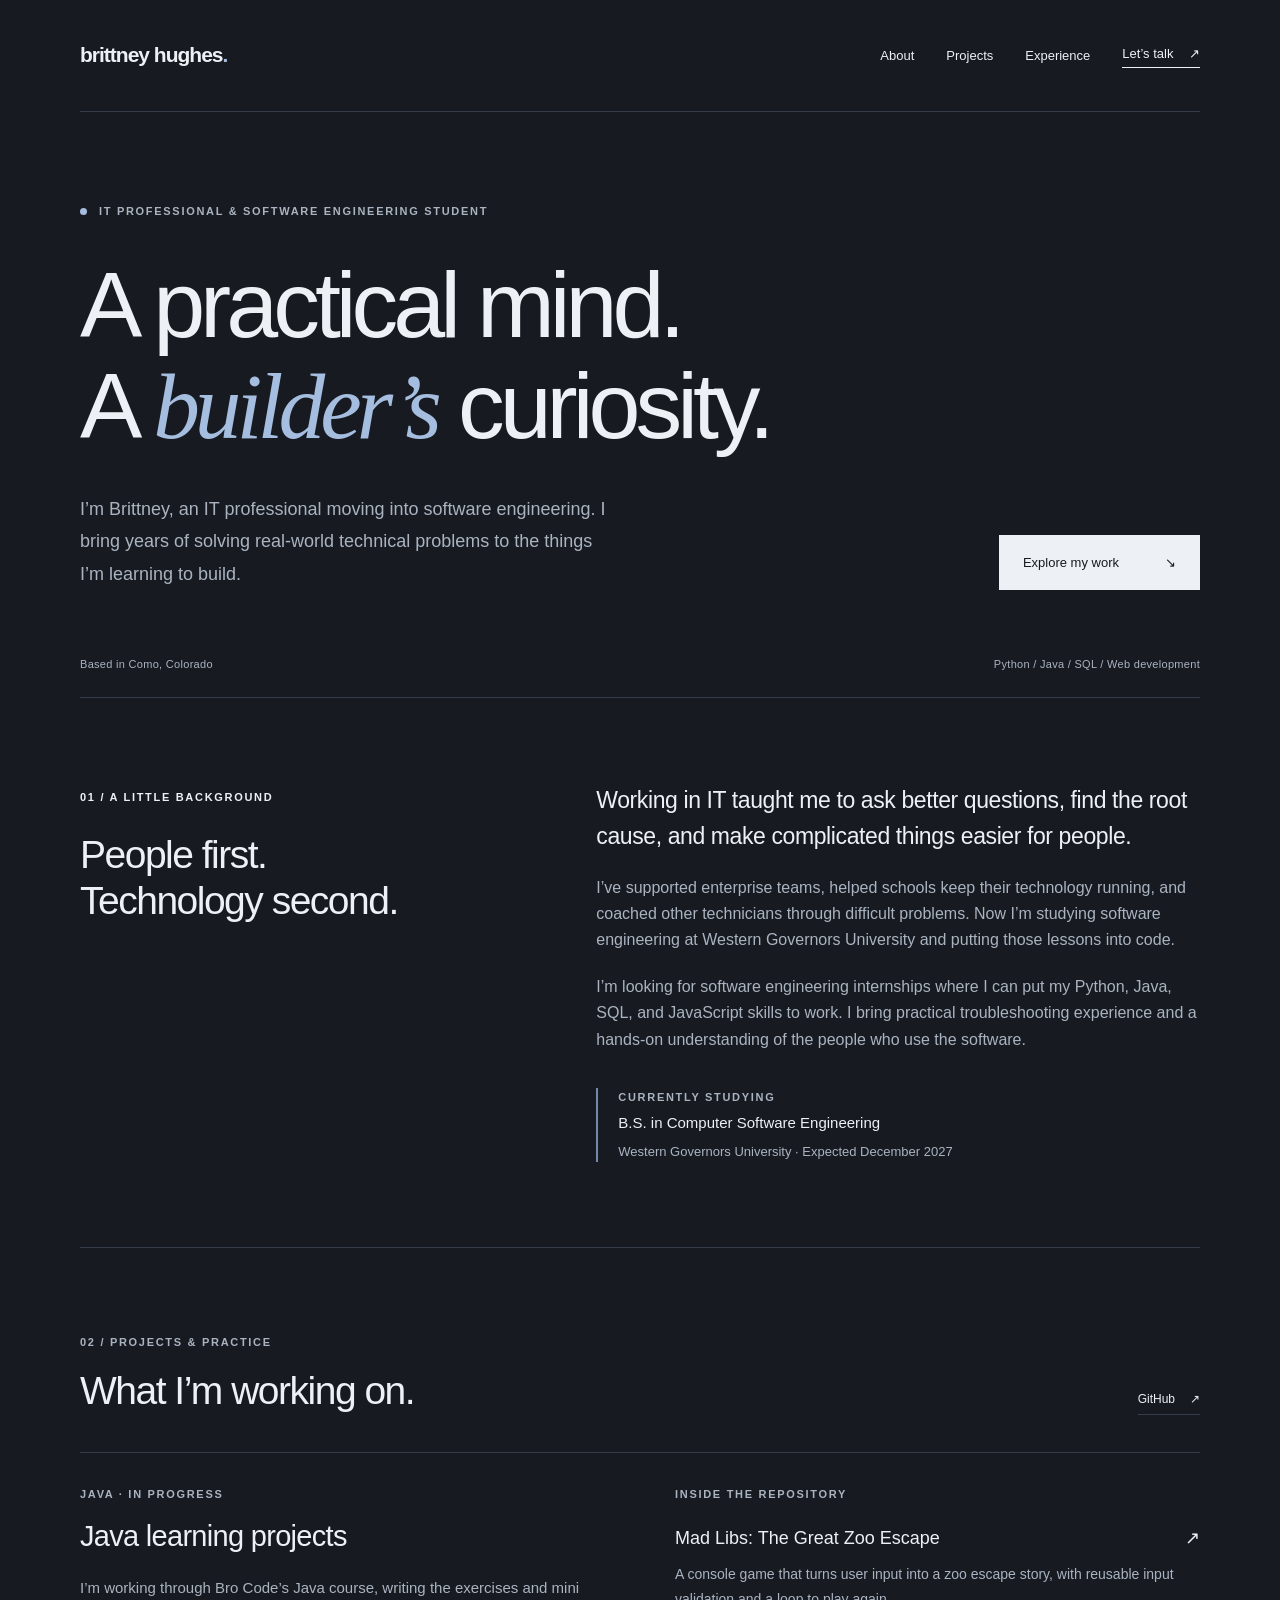
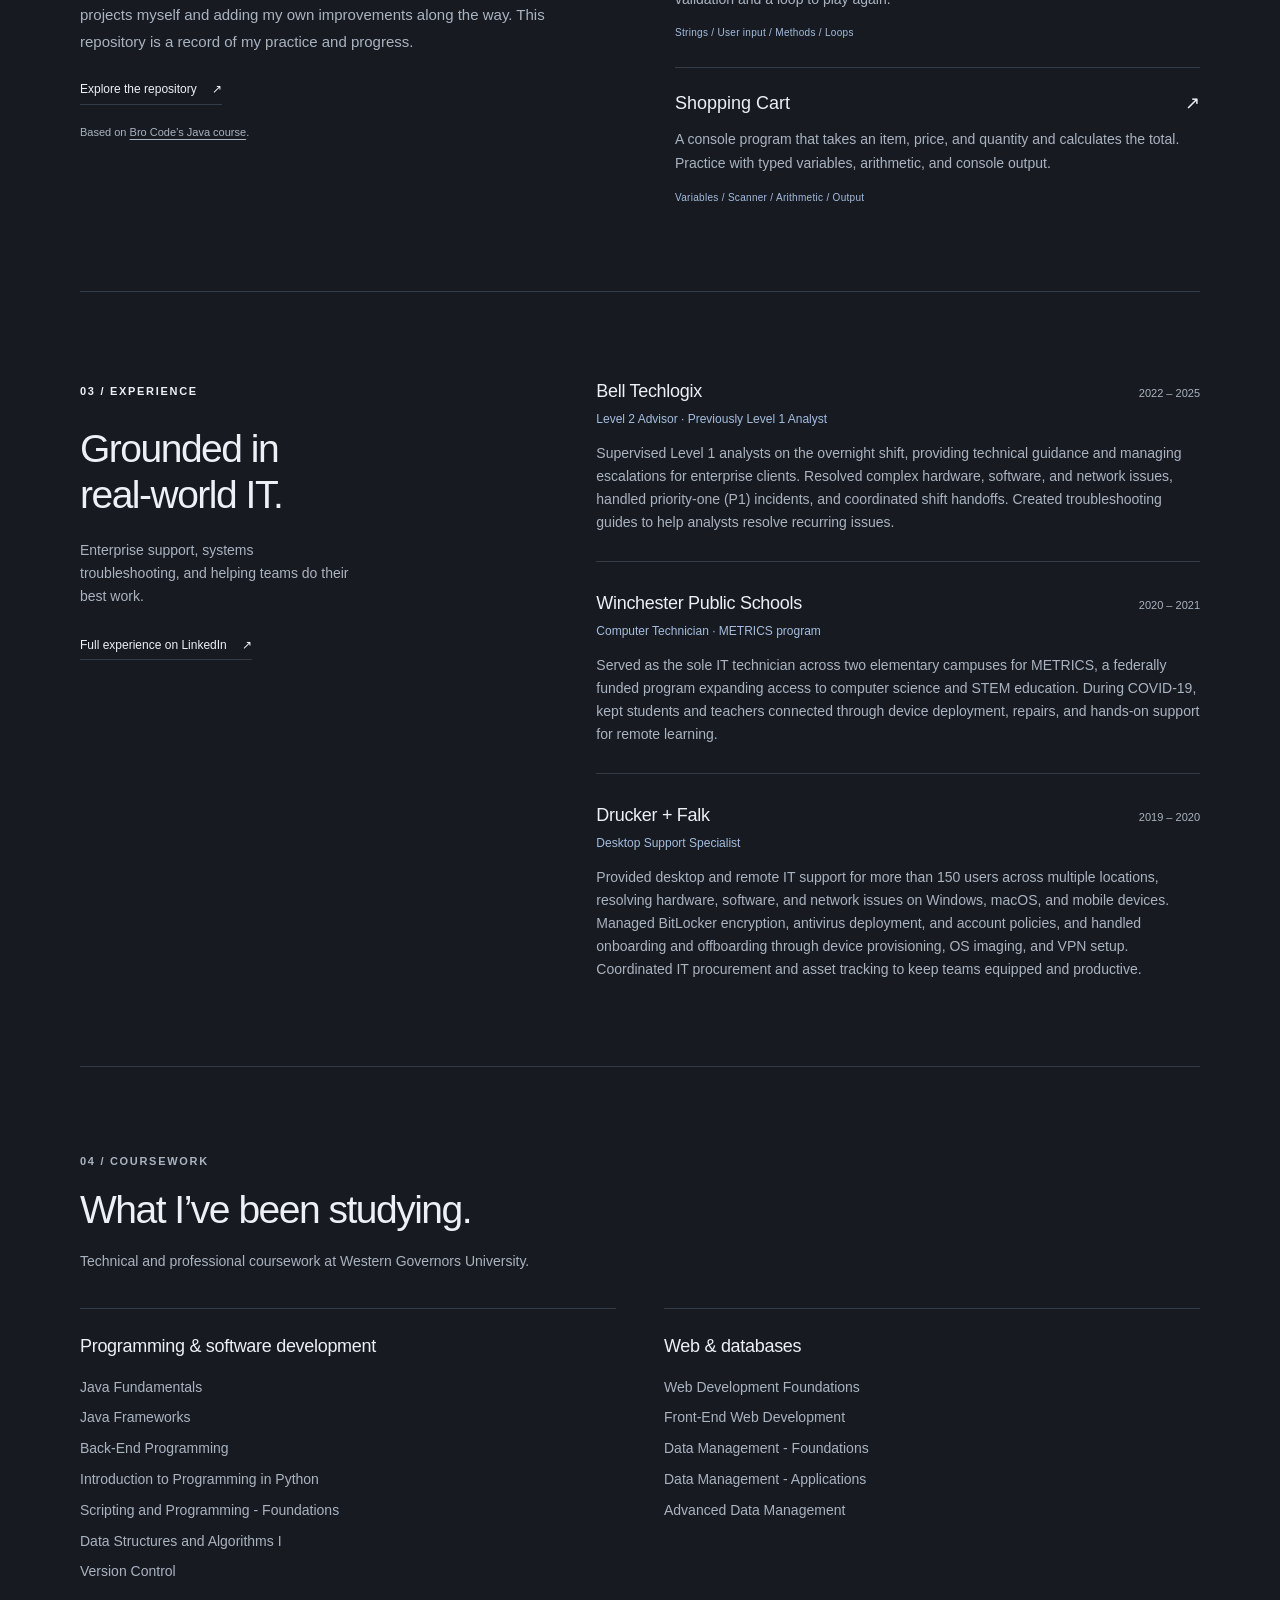
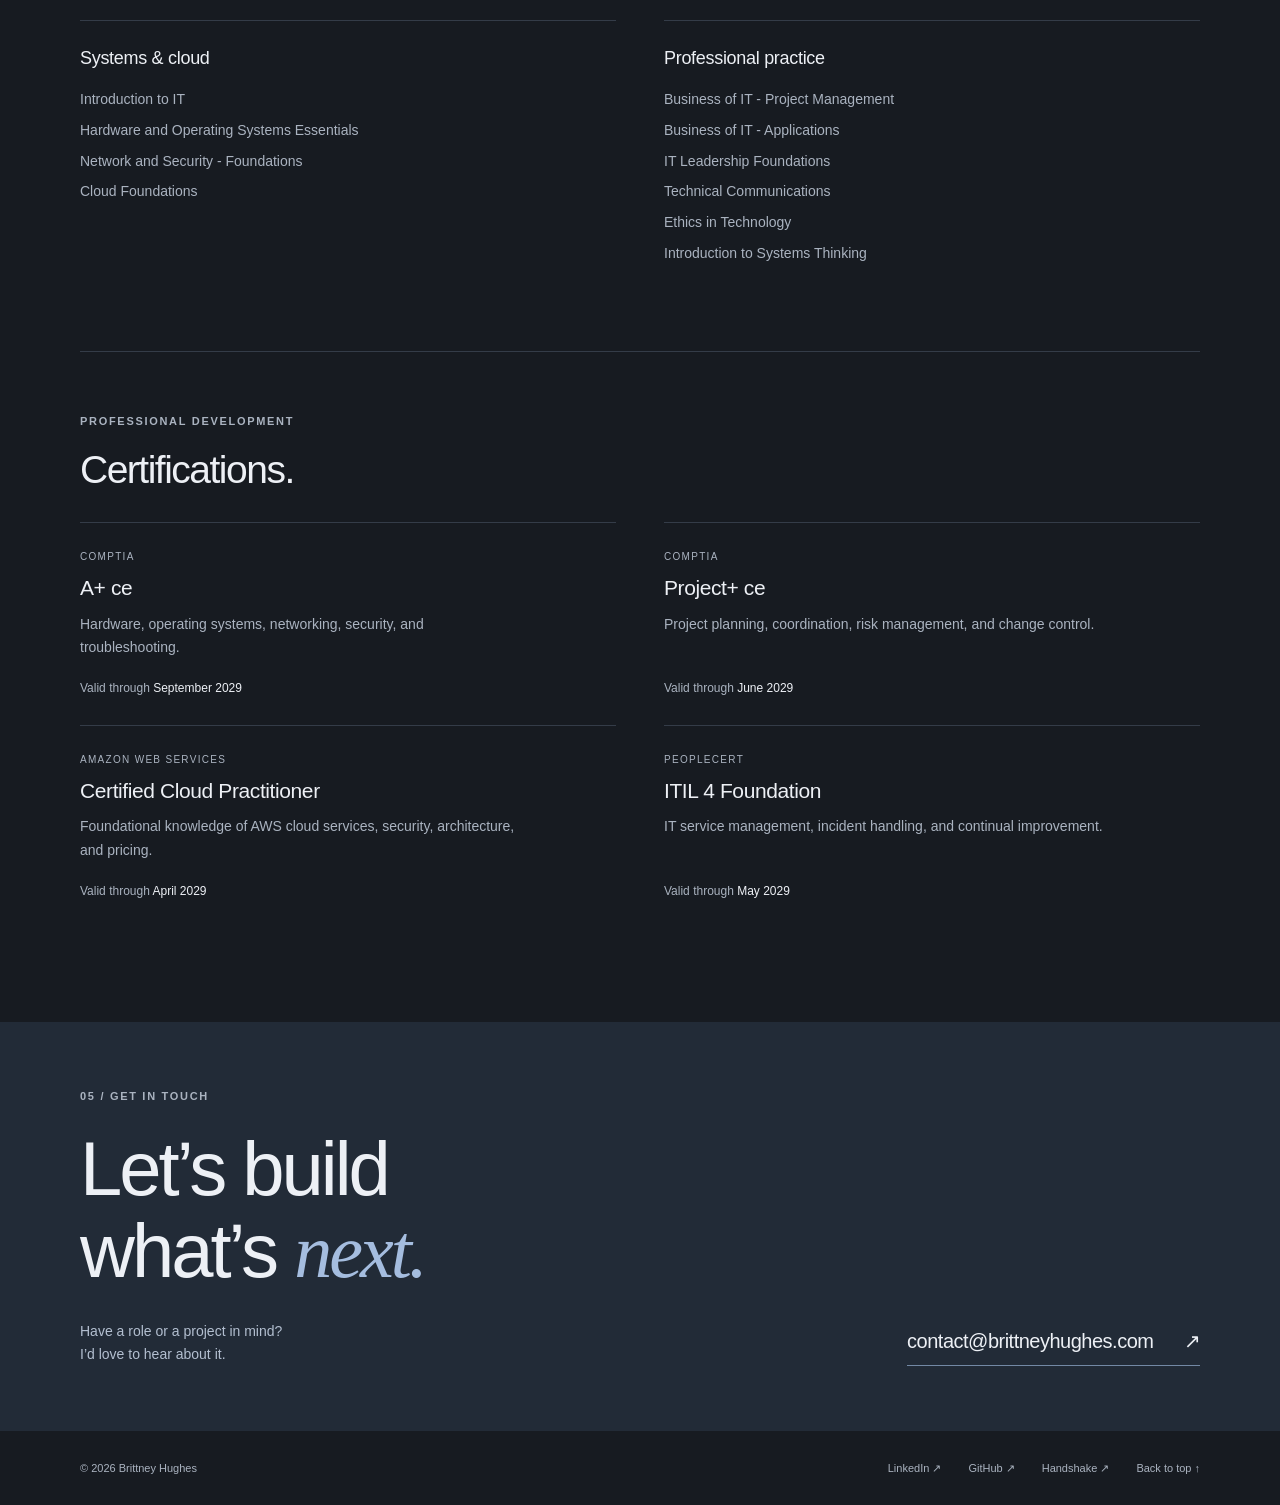
==== index.html @ fede39f7 "Add personal portfolio website" ====
<!doctype html>
<html lang="en">
<head>
  <meta charset="utf-8">
  <meta name="viewport" content="width=device-width, initial-scale=1">
  <title>Brittney Hughes · IT & Software Engineering</title>
  <meta name="description" content="Brittney Hughes is an IT professional and software engineering student in Como, Colorado, bringing enterprise troubleshooting experience to software development.">
  <meta name="theme-color" content="#171b21">
  <link rel="canonical" href="https://brittneyhughes.com/">
  <meta property="og:title" content="Brittney Hughes · IT & Software Engineering">
  <meta property="og:description" content="Enterprise IT experience. A growing software portfolio. Get to know Brittney Hughes.">
  <meta property="og:type" content="website">
  <meta property="og:url" content="https://brittneyhughes.com/">
  <link rel="icon" type="image/svg+xml" href="assets/favicon.svg">
  <link rel="stylesheet" href="styles.css">
</head>
<body>
  <a class="skip-link" href="#main">Skip to content</a>
  <header class="site-header wrap">
    <a class="wordmark" href="#" aria-label="Brittney Hughes, home">brittney hughes<span>.</span></a>
    <nav aria-label="Main navigation"><a href="#about">About</a><a href="#work">Projects</a><a href="#experience">Experience</a><a class="nav-contact" href="#contact">Let’s talk <span aria-hidden="true">↗</span></a></nav>
  </header>
  <main id="main">
    <section class="hero wrap" aria-labelledby="hero-heading">
      <div class="eyebrow"><span class="status-dot" aria-hidden="true"></span> IT professional & software engineering student</div>
      <h1 id="hero-heading">A practical mind.<br>A <span class="serif">builder’s</span> curiosity.</h1>
      <div class="hero-bottom"><p>I’m Brittney, an IT professional moving into software engineering. I bring years of solving real-world technical problems to the things I’m learning to build.</p><a class="button" href="#work">Explore my work <span aria-hidden="true">↘</span></a></div>
      <div class="hero-meta"><span>Based in Como, Colorado</span><span>Python / Java / SQL / Web development</span></div>
    </section>
    <section class="section wrap about" id="about" aria-labelledby="about-heading">
      <div class="section-label"><span>01 / A little background</span><h2 id="about-heading">People first.<br>Technology second.</h2></div>
      <div class="about-copy"><p class="lead">Working in IT taught me to ask better questions, find the root cause, and make complicated things easier for people.</p><p>I’ve supported enterprise teams, helped schools keep their technology running, and coached other technicians through difficult problems. Now I’m studying software engineering at Western Governors University and putting those lessons into code.</p><p>I’m looking for software engineering internships where I can put my Python, Java, SQL, and JavaScript skills to work. I bring practical troubleshooting experience and a hands-on understanding of the people who use the software.</p><div class="education"><span class="small-label">Currently studying</span><strong>B.S. in Computer Software Engineering</strong><span>Western Governors University · Expected December 2027</span></div></div>
    </section>
    <section class="section wrap" id="work" aria-labelledby="work-heading">
      <div class="section-heading"><div><span class="small-label">02 / Projects & practice</span><h2 id="work-heading">What I’m working on.</h2></div><a class="text-link" href="https://github.com/brittneyhughes">GitHub <span aria-hidden="true">↗</span></a></div>
      <article class="learning-project">
        <div class="learning-overview"><span class="small-label">Java · In progress</span><h3>Java learning projects</h3><p>I’m working through Bro Code’s Java course, writing the exercises and mini projects myself and adding my own improvements along the way. This repository is a record of my practice and progress.</p><a class="text-link" href="https://github.com/brittneyhughes/brocode-java-course">Explore the repository <span aria-hidden="true">↗</span></a><p class="course-credit">Based on <a href="https://www.youtube.com/watch?v=xTtL8E4LzTQ">Bro Code’s Java course</a>.</p></div>
        <div class="learning-examples"><span class="small-label">Inside the repository</span>
          <article class="mini-project"><h4><a href="https://github.com/brittneyhughes/brocode-java-course/tree/main/projects/madlibs">Mad Libs: The Great Zoo Escape <span aria-hidden="true">↗</span></a></h4><p>A console game that turns user input into a zoo escape story, with reusable input validation and a loop to play again.</p><span class="practice-topics">Strings / User input / Methods / Loops</span></article>
          <article class="mini-project"><h4><a href="https://github.com/brittneyhughes/brocode-java-course/tree/main/projects/shopping-cart">Shopping Cart <span aria-hidden="true">↗</span></a></h4><p>A console program that takes an item, price, and quantity and calculates the total. Practice with typed variables, arithmetic, and console output.</p><span class="practice-topics">Variables / Scanner / Arithmetic / Output</span></article>
        </div>
      </article>
    </section>
    <section class="section wrap experience" id="experience" aria-labelledby="experience-heading"><div class="section-label"><span>03 / Experience</span><h2 id="experience-heading">Grounded in<br>real-world IT.</h2><p>Enterprise support, systems troubleshooting, and helping teams do their best work.</p><a class="text-link" href="https://www.linkedin.com/in/brithugh/">Full experience on LinkedIn <span aria-hidden="true">↗</span></a></div><div class="timeline"><article><div class="job-heading"><h3>Bell Techlogix</h3><span>2022 – 2025</span></div><p class="job-role">Level 2 Advisor · Previously Level 1 Analyst</p><p>Supervised Level 1 analysts on the overnight shift, providing technical guidance and managing escalations for enterprise clients. Resolved complex hardware, software, and network issues, handled priority-one (P1) incidents, and coordinated shift handoffs. Created troubleshooting guides to help analysts resolve recurring issues.</p></article><article><div class="job-heading"><h3>Winchester Public Schools</h3><span>2020 – 2021</span></div><p class="job-role">Computer Technician · METRICS program</p><p>Served as the sole IT technician across two elementary campuses for METRICS, a federally funded program expanding access to computer science and STEM education. During COVID-19, kept students and teachers connected through device deployment, repairs, and hands-on support for remote learning.</p></article><article><div class="job-heading"><h3>Drucker + Falk</h3><span>2019 – 2020</span></div><p class="job-role">Desktop Support Specialist</p><p>Provided desktop and remote IT support for more than 150 users across multiple locations, resolving hardware, software, and network issues on Windows, macOS, and mobile devices. Managed BitLocker encryption, antivirus deployment, and account policies, and handled onboarding and offboarding through device provisioning, OS imaging, and VPN setup. Coordinated IT procurement and asset tracking to keep teams equipped and productive.</p></article></div></section>
    <section class="section wrap coursework-section" id="coursework" aria-labelledby="coursework-heading"><div class="section-heading"><div><span class="small-label">04 / Coursework</span><h2 id="coursework-heading">What I’ve been studying.</h2></div></div><p class="coursework-intro">Technical and professional coursework at Western Governors University.</p><div class="coursework-grid"><div class="course-group"><h3>Programming & software development</h3><ul><li>Java Fundamentals</li><li>Java Frameworks</li><li>Back-End Programming</li><li>Introduction to Programming in Python</li><li>Scripting and Programming - Foundations</li><li>Data Structures and Algorithms I</li><li>Version Control</li></ul></div><div class="course-group"><h3>Web & databases</h3><ul><li>Web Development Foundations</li><li>Front-End Web Development</li><li>Data Management - Foundations</li><li>Data Management - Applications</li><li>Advanced Data Management</li></ul></div><div class="course-group"><h3>Systems & cloud</h3><ul><li>Introduction to IT</li><li>Hardware and Operating Systems Essentials</li><li>Network and Security - Foundations</li><li>Cloud Foundations</li></ul></div><div class="course-group"><h3>Professional practice</h3><ul><li>Business of IT - Project Management</li><li>Business of IT - Applications</li><li>IT Leadership Foundations</li><li>Technical Communications</li><li>Ethics in Technology</li><li>Introduction to Systems Thinking</li></ul></div></div></section>
    <section class="credentials wrap" aria-labelledby="certifications-heading">
      <div class="section-heading"><div><span class="small-label">Professional development</span><h2 id="certifications-heading">Certifications.</h2></div></div>
      <ul class="cert-list">
        <li><div><span class="cert-issuer">CompTIA</span><h3>A+ ce</h3><p class="cert-description">Hardware, operating systems, networking, security, and troubleshooting.</p></div><p class="cert-date">Valid through <time datetime="2029-09-30">September 2029</time></p></li>
        <li><div><span class="cert-issuer">CompTIA</span><h3>Project+ ce</h3><p class="cert-description">Project planning, coordination, risk management, and change control.</p></div><p class="cert-date">Valid through <time datetime="2029-06-29">June 2029</time></p></li>
        <li><div><span class="cert-issuer">Amazon Web Services</span><h3>Certified Cloud Practitioner</h3><p class="cert-description">Foundational knowledge of AWS cloud services, security, architecture, and pricing.</p></div><p class="cert-date">Valid through <time datetime="2029-04-22">April 2029</time></p></li>
        <li><div><span class="cert-issuer">PeopleCert</span><h3>ITIL 4 Foundation</h3><p class="cert-description">IT service management, incident handling, and continual improvement.</p></div><p class="cert-date">Valid through <time datetime="2029-05-30">May 2029</time></p></li>
      </ul>
    </section>
    <section class="contact" id="contact" aria-labelledby="contact-heading"><div class="wrap contact-inner"><span class="small-label">05 / Get in touch</span><h2 id="contact-heading">Let’s build<br>what’s <span class="serif">next.</span></h2><div class="contact-bottom"><p>Have a role or a project in mind?<br>I’d love to hear about it.</p><a class="contact-email" href="mailto:contact@brittneyhughes.com">contact@brittneyhughes.com <span aria-hidden="true">↗</span></a></div></div></section>
  </main>
  <footer class="wrap"><span>© 2026 Brittney Hughes</span><div><a href="https://www.linkedin.com/in/brithugh/">LinkedIn <span aria-hidden="true">↗</span></a><a href="https://github.com/brittneyhughes">GitHub <span aria-hidden="true">↗</span></a><a href="https://app.joinhandshake.com/profiles/brittneyhughes">Handshake <span aria-hidden="true">↗</span></a><a href="#">Back to top ↑</a></div></footer>
</body>
</html>
---- styles.css ----
:root{--paper:#171b21;--ink:#edf0f5;--muted:#aab3c0;--line:#343c48;--accent:#a5bddf;color-scheme:dark;--serif:Georgia,'Times New Roman',serif}*{box-sizing:border-box}html{scroll-behavior:smooth;scroll-padding-top:30px}body{margin:0;background:var(--paper);color:var(--ink);font-family:Arial,Helvetica,sans-serif;-webkit-font-smoothing:antialiased;font-size:16px;line-height:1.65}a{color:inherit;text-decoration:none}a,button{-webkit-tap-highlight-color:transparent}a:focus-visible{outline:3px solid var(--accent);outline-offset:6px}a:hover{color:var(--accent)}.wrap{width:min(1120px,calc(100% - 96px));margin-inline:auto}.site-header{min-height:112px;display:flex;align-items:center;justify-content:space-between;border-bottom:1px solid var(--line)}.wordmark{font-size:21px;letter-spacing:-1px;font-weight:700}.wordmark span{color:var(--accent)}nav{display:flex;gap:32px;align-items:center;font-size:13px}.nav-contact{border-bottom:1px solid var(--ink);padding-bottom:3px}.nav-contact span{margin-left:12px}.hero{padding-top:90px}.eyebrow,.small-label,.section-label>span{font-size:11px;letter-spacing:1.7px;text-transform:uppercase;font-weight:600}.eyebrow{display:flex;align-items:center;gap:12px;color:var(--muted)}.status-dot{width:7px;height:7px;border-radius:50%;background:var(--accent)}h1,h2,h3,p{margin:0}h1{font-size:clamp(58px,7.3vw,98px);font-weight:500;line-height:1.08;letter-spacing:-5px;margin-top:35px}.serif{font-family:var(--serif);font-weight:400;font-style:italic;color:var(--accent)}.hero-bottom{display:flex;align-items:flex-end;justify-content:space-between;margin-top:35px;gap:45px}.hero-bottom p{max-width:530px;color:var(--muted);font-size:18px;line-height:1.8}.button{background:var(--ink);color:var(--paper);padding:17px 24px;font-size:13px;display:inline-flex;align-items:center;gap:46px;white-space:nowrap;transition:background .2s}.button:hover{background:var(--accent);color:var(--paper)}.hero-meta{display:flex;justify-content:space-between;color:var(--muted);font-size:11px;letter-spacing:.3px;border-bottom:1px solid var(--line);margin-top:65px;padding-bottom:24px}.section{padding-top:85px;padding-bottom:85px;border-bottom:1px solid var(--line)}.about,.experience{display:grid;grid-template-columns:1fr 1.45fr;gap:100px}h2{font-size:39px;line-height:1.2;font-weight:500;letter-spacing:-1.5px}.section-label h2{margin-top:22px}.about-copy p{color:var(--muted);margin-bottom:20px}.about-copy .lead{font-size:23px;line-height:1.55;color:var(--ink);letter-spacing:-.4px}.education{display:flex;flex-direction:column;border-left:2px solid #7089ac;padding-left:20px;margin-top:35px;gap:5px;font-size:13px;color:var(--muted)}.education strong{color:var(--ink);font-weight:500;font-size:15px}.small-label{display:block;color:var(--muted)}.section-heading{display:flex;align-items:end;justify-content:space-between;gap:25px;margin-bottom:37px}.section-heading h2{margin-top:17px}.text-link{font-size:12px;display:inline-flex;gap:15px;align-items:center;border-bottom:1px solid var(--line);padding-bottom:4px}.projects{display:grid;grid-template-columns:1fr 1fr;gap:35px}.project-art{height:285px;position:relative;overflow:hidden;display:flex;align-items:center;justify-content:center}.artwork-music{background:#28323f}.music-window{width:84%;background:#202730;box-shadow:0 15px 35px #00000030;border:1px solid #465265;border-radius:7px;transform:rotate(-3deg)}.window-bar{display:flex;align-items:center;gap:5px;padding:12px 14px;border-bottom:1px solid #3b4655}.window-bar i{width:5px;height:5px;border-radius:50%;background:#7b8a9f}.window-bar>span{margin-left:auto;font-size:9px;color:#aab8cc}.album-row{display:flex;gap:11px;padding:21px 20px 12px}.album{aspect-ratio:1;flex:1;display:flex;align-items:end;padding:10px;line-height:1.05;font-family:var(--serif);font-size:23px;letter-spacing:-1px}.album-one{background:#45543c;color:#edf0db}.album-two{background:#d6b997;color:#493e31;font-style:italic}.album-three{background:#6d7890;color:#faf8e9;font-family:Arial,sans-serif;font-size:16px;letter-spacing:-.5px}.music-caption{font-size:9px;color:#aab8cc;padding:0 20px 18px}.art-note{position:absolute;bottom:10px;right:13px;color:#b5c0ce;font-size:8px;letter-spacing:.4px}.artwork-terminal{background:#292e39}.terminal{width:84%;background:#292e2b;color:#f2f2e8;border-radius:7px;box-shadow:0 15px 35px #22271f20;transform:rotate(2deg);font-family:'Courier New',monospace}.terminal-title{padding:10px 15px;border-bottom:1px solid #43483e;color:#b8c0ae;display:flex;justify-content:space-between;font-size:9px}.terminal-body{padding:19px 23px;font-size:11px;line-height:1.7}.terminal-body p+p{margin-top:8px}.terminal-muted{color:#afb8a8}.terminal-green{color:#cedc9a}.terminal-result{font-size:16px;color:#e9eeca}.cursor{color:#c5d68e}.project-info{padding:23px 0 0}.project-info .small-label{font-size:9px}.project-info h3{font-weight:500;font-size:25px;letter-spacing:-.6px;margin-top:10px}.project-info h3 a{display:flex;justify-content:space-between;align-items:center}.project-info h3 span{font-size:22px}.project-info p{font-size:14px;color:var(--muted);margin-top:12px;max-width:470px}.project-info .text-link{margin-top:20px}.section-label>p{font-size:14px;max-width:270px;color:var(--muted);margin-top:20px}.section-label>.text-link{margin-top:27px}.timeline article+article{border-top:1px solid var(--line);margin-top:27px;padding-top:27px}.job-heading{display:flex;justify-content:space-between;align-items:baseline;gap:15px}.job-heading h3{font-size:18px;font-weight:500;letter-spacing:-.3px}.job-heading>span{font-size:11px;color:var(--muted);white-space:nowrap}.job-role{font-size:12px;margin-top:3px;color:var(--accent)}.timeline article>p:last-child{font-size:14px;color:var(--muted);margin-top:12px}.credentials{display:flex;align-items:center;gap:70px;padding-block:32px}.cert-validity{color:var(--muted);font-size:11px}.credentials ul{flex-wrap:wrap;row-gap:12px;padding:0;margin:0;list-style:none;display:flex;gap:35px;font-size:12px}.contact{background:#222b37;margin-top:35px}.contact-inner{padding-block:65px}.contact h2{font-size:clamp(55px,6vw,76px);letter-spacing:-3px;margin-top:22px;line-height:1.08}.contact-bottom{display:flex;justify-content:space-between;align-items:end;gap:30px;margin-top:28px}.contact-bottom p{font-size:14px;color:#b3bfd0}.contact-email{font-size:20px;letter-spacing:-.5px;border-bottom:1px solid #7389a5;padding-bottom:7px}.contact-email span{margin-left:25px}footer{display:flex;align-items:center;justify-content:space-between;padding-block:28px;font-size:11px;color:var(--muted)}footer>div{display:flex;gap:27px}.skip-link{position:fixed;top:10px;left:10px;z-index:10;background:var(--ink);color:var(--paper);padding:10px 20px;transform:translateY(-150%)}.skip-link:focus{transform:translateY(0)}@media(min-width:1500px){.hero{padding-top:110px}h1{font-size:106px}}@media(max-width:900px){.wrap{width:calc(100% - 64px)}.about,.experience{gap:45px;grid-template-columns:1fr 1.3fr}h1{letter-spacing:-3px}.hero-bottom p{max-width:440px}.project-art{height:240px}.album{font-size:18px}.album-three{font-size:13px}.credentials{gap:30px}.credentials ul{gap:20px}.contact-email{font-size:17px}.terminal-body{padding:15px;font-size:9px}.terminal-result{font-size:14px}}@media(max-width:640px){.wrap{width:calc(100% - 40px)}.site-header{min-height:85px;align-items:flex-start;padding-block:22px;gap:15px}.wordmark{font-size:18px;white-space:nowrap}nav{gap:16px;font-size:11px;padding-top:5px}nav>a:first-child,nav>a:nth-child(3){display:none}.nav-contact span{margin-left:4px}.hero{padding-top:56px}.eyebrow{font-size:9px;letter-spacing:1px}h1{font-size:clamp(48px,10.8vw,68px);letter-spacing:-2.5px;margin-top:26px}.hero-bottom{display:block;margin-top:25px}.hero-bottom p{font-size:16px}.button{margin-top:25px;padding:14px 20px}.hero-meta{margin-top:40px;gap:20px;align-items:start;font-size:9px}.hero-meta>span:last-child{text-align:right;max-width:145px}.section{padding-block:55px}.about,.experience{grid-template-columns:1fr;gap:30px}h2{font-size:32px}.section-label h2{margin-top:15px}.about-copy .lead{font-size:21px}.about-copy p{font-size:15px}.section-heading{align-items:start}.section-heading h2{font-size:29px}.section-heading>.text-link{font-size:10px;white-space:nowrap;margin-top:4px;gap:5px}.projects{grid-template-columns:1fr;gap:38px}.project-art{height:270px}.album{font-size:26px}.album-three{font-size:18px}.terminal-body{font-size:11px;padding:20px}.terminal-result{font-size:17px}.credentials{align-items:start;gap:22px;padding-block:25px}.credentials>.small-label{font-size:9px;margin-top:3px}.credentials ul{display:block;font-size:12px}.credentials li+li{margin-top:9px}.contact{margin-top:15px}.contact-inner{padding-block:45px}.contact h2{font-size:62px}.contact-bottom{display:block}.contact-email{display:inline-block;font-size:17px;margin-top:25px}.contact-email span{margin-left:8px}footer{align-items:start;gap:20px;font-size:10px}footer>div{flex-wrap:wrap;justify-content:end;gap:12px}footer>span{white-space:nowrap}}@media(prefers-reduced-motion:reduce){html{scroll-behavior:auto}*{transition:none!important}}@media print{:root{--paper:#fff;--ink:#252a24;--muted:#64695f;--line:#daddd2;--accent:#465b7a;color-scheme:light}body{background:white}.site-header,footer,.project-art,.button{display:none}.wrap{width:100%}.hero,.section{padding-block:24px}.contact{background:none;margin:0}.contact-inner{padding-block:24px}h1{font-size:50px}.projects,.about,.experience{gap:25px}.contact h2{font-size:35px}a{color:inherit}.project,.timeline article{break-inside:avoid}}

/* Certifications follow the same quiet typography as the rest of the page. */
.credentials{display:block;padding-block:60px}.credentials .section-heading{margin-bottom:28px}.credentials ul.cert-list{display:grid;grid-template-columns:1fr 1fr;gap:0 48px;list-style:none;margin:0;padding:0}.cert-list li{display:flex;flex-direction:column;justify-content:space-between;gap:20px;padding:26px 0;border-top:1px solid var(--line);min-width:0}.cert-issuer{display:block;font-size:10px;letter-spacing:1.3px;text-transform:uppercase;color:var(--muted);margin-bottom:8px}.cert-list h3{font-size:21px;font-weight:500;letter-spacing:-.4px;line-height:1.4}.cert-subtitle{display:block;font-size:14px;font-weight:400;letter-spacing:0;color:var(--muted);margin-top:2px}.cert-date{font-size:12px;color:var(--muted)}.cert-date time{color:var(--ink)}@media(max-width:640px){.credentials{padding-block:45px}.credentials ul.cert-list{grid-template-columns:1fr}.credentials .cert-list li+li{margin-top:0}.cert-list li{gap:14px;padding-block:22px}}

.cert-description{font-size:14px;line-height:1.65;color:var(--muted);margin-top:10px;max-width:440px}

.coursework-section .section-heading{margin-bottom:16px}.coursework-intro{color:var(--muted);font-size:14px;margin-bottom:35px}.coursework-grid{display:grid;grid-template-columns:1fr 1fr;gap:36px 48px}.course-group{border-top:1px solid var(--line);padding-top:23px}.course-group h3{font-size:18px;font-weight:500;letter-spacing:-.3px;margin-bottom:14px}.course-group ul{list-style:none;padding:0;margin:0;color:var(--muted);font-size:14px;line-height:1.7}.course-group li+li{margin-top:7px}@media(max-width:640px){.coursework-grid{grid-template-columns:1fr;gap:28px}}

.learning-project{display:grid;grid-template-columns:1fr 1fr;gap:70px;border-top:1px solid var(--line);padding-top:32px}.learning-overview h3{font-size:29px;line-height:1.3;font-weight:500;letter-spacing:-.7px;margin-top:15px}.learning-overview>p{font-size:15px;line-height:1.8;color:var(--muted);margin-top:18px}.learning-overview>.text-link{margin-top:25px}.learning-overview>p.course-credit{font-size:11px;margin-top:18px}.course-credit a{text-decoration:underline;text-underline-offset:3px}.mini-project{padding-top:22px}.mini-project+.mini-project{border-top:1px solid var(--line);margin-top:25px}.mini-project h4{font-size:18px;font-weight:500;line-height:1.5;margin:0}.mini-project h4 a{display:flex;justify-content:space-between;gap:15px}.mini-project p{font-size:14px;color:var(--muted);margin-top:10px;line-height:1.75}.practice-topics{display:block;font-size:10px;color:var(--accent);margin-top:14px;letter-spacing:.3px}@media(max-width:900px){.learning-project{gap:35px}}@media(max-width:640px){.learning-project{grid-template-columns:1fr;gap:35px}.learning-overview h3{font-size:25px}}
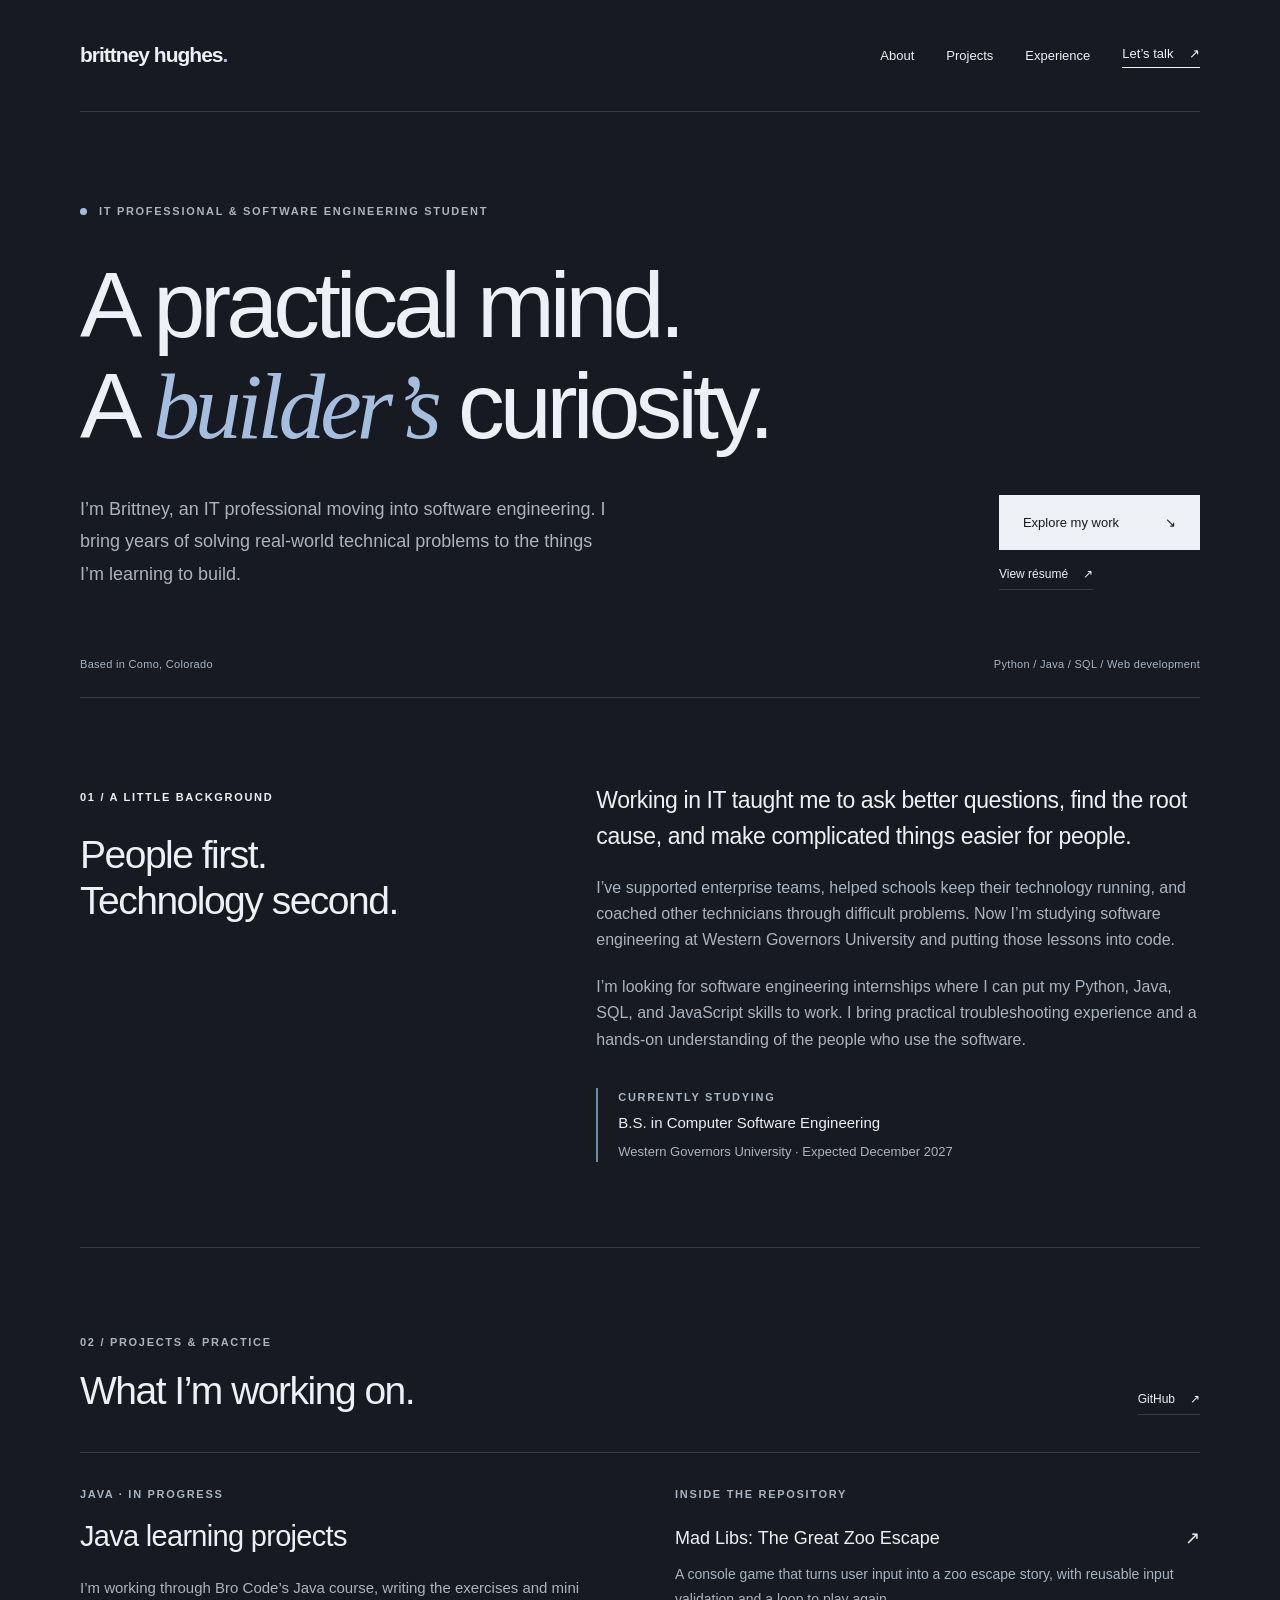
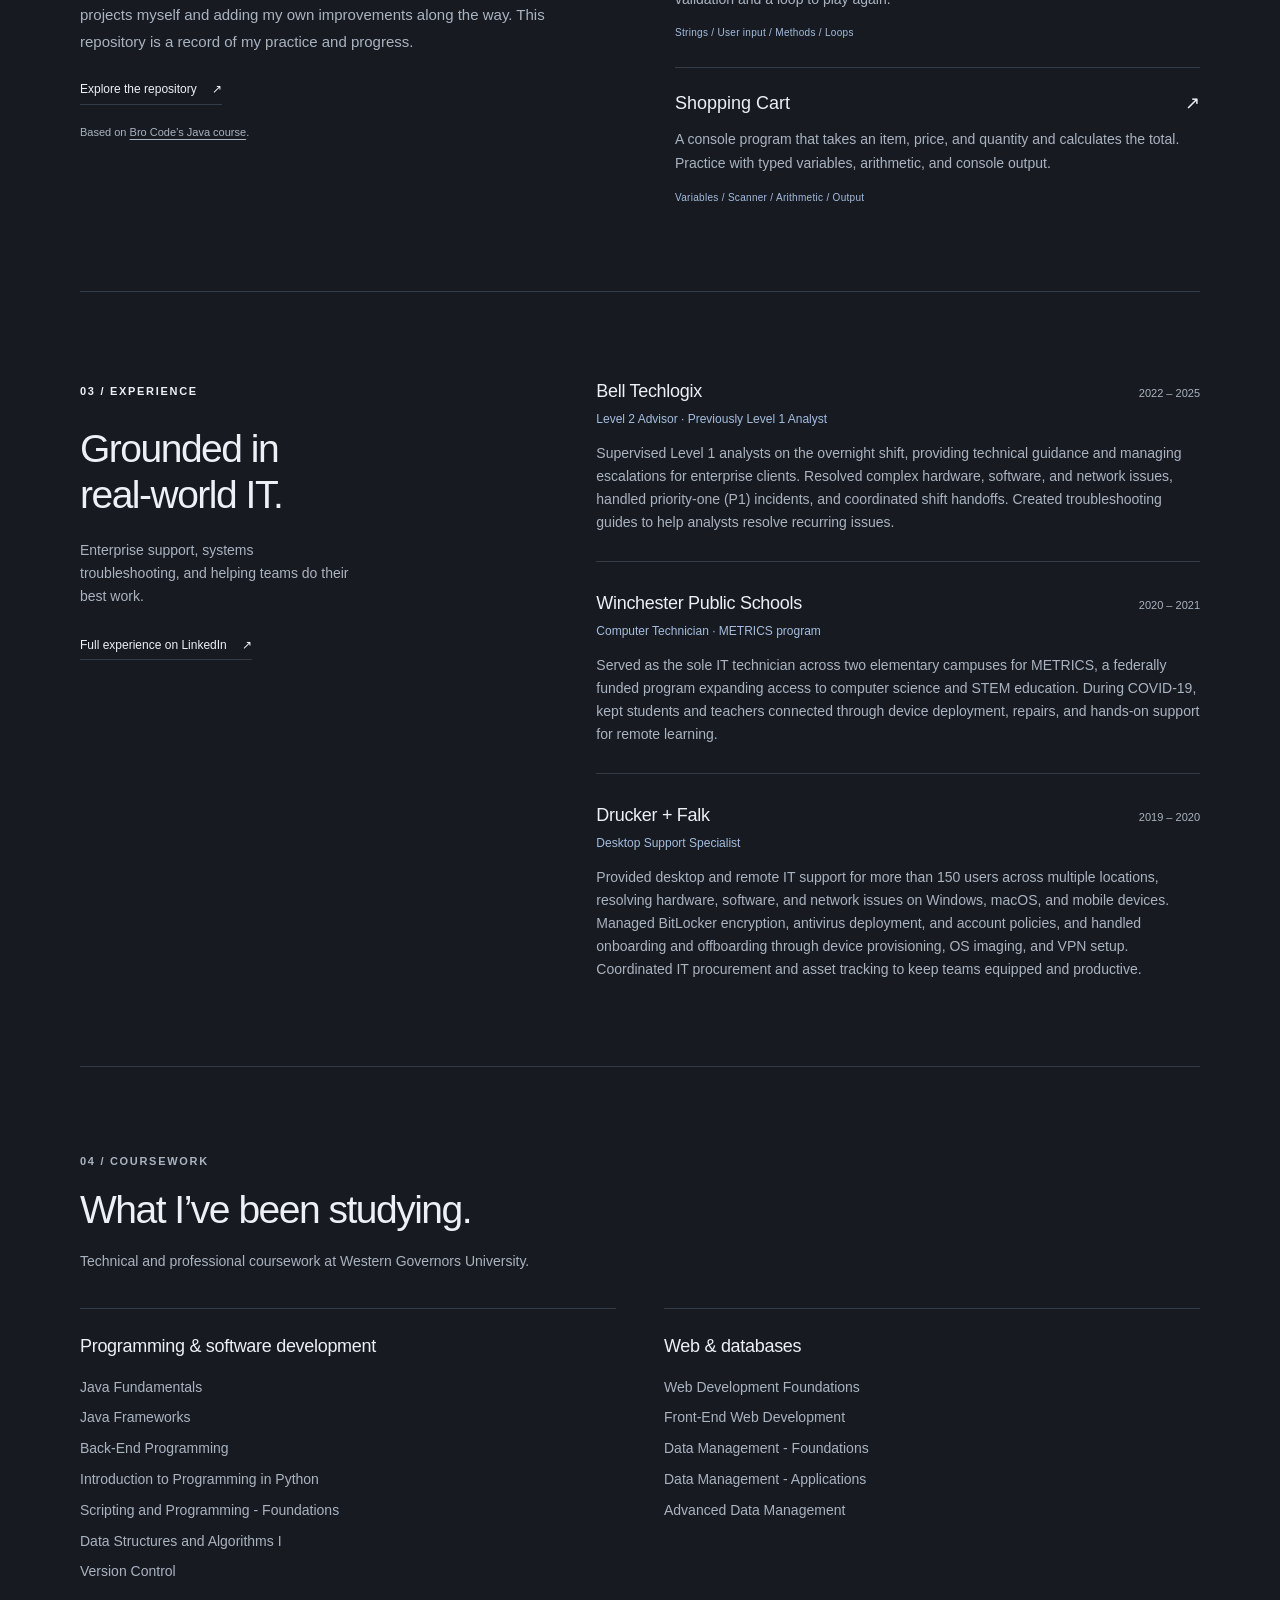
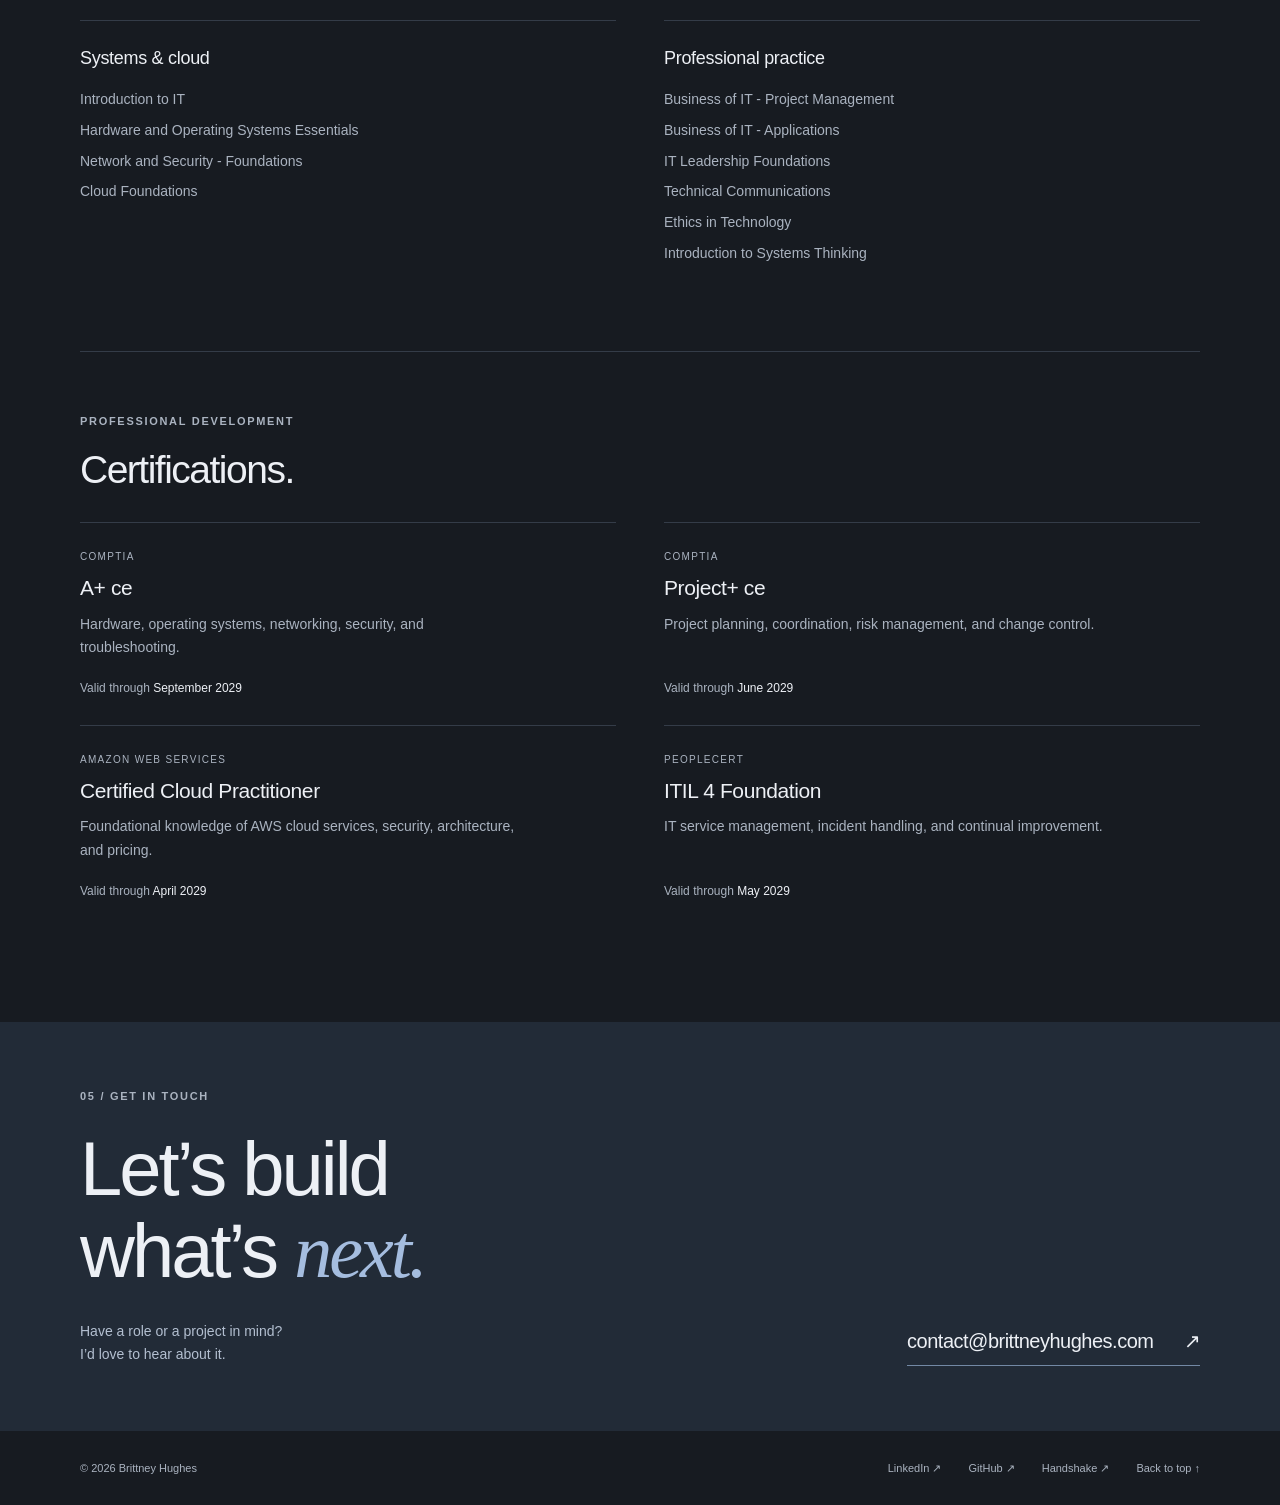
==== commit a53635d4: "Add public resume preview and download" ====
--- a/index.html
+++ b/index.html
@@ -24,7 +24,7 @@
     <section class="hero wrap" aria-labelledby="hero-heading">
       <div class="eyebrow"><span class="status-dot" aria-hidden="true"></span> IT professional & software engineering student</div>
       <h1 id="hero-heading">A practical mind.<br>A <span class="serif">builder’s</span> curiosity.</h1>
-      <div class="hero-bottom"><p>I’m Brittney, an IT professional moving into software engineering. I bring years of solving real-world technical problems to the things I’m learning to build.</p><a class="button" href="#work">Explore my work <span aria-hidden="true">↘</span></a></div>
+      <div class="hero-bottom"><p>I’m Brittney, an IT professional moving into software engineering. I bring years of solving real-world technical problems to the things I’m learning to build.</p><div class="hero-actions"><a class="button" href="#work">Explore my work <span aria-hidden="true">↘</span></a><a class="text-link" href="resume.html">View résumé <span aria-hidden="true">↗</span></a></div></div>
       <div class="hero-meta"><span>Based in Como, Colorado</span><span>Python / Java / SQL / Web development</span></div>
     </section>
     <section class="section wrap about" id="about" aria-labelledby="about-heading">
--- a/styles.css
+++ b/styles.css
@@ -8,3 +8,5 @@
 .coursework-section .section-heading{margin-bottom:16px}.coursework-intro{color:var(--muted);font-size:14px;margin-bottom:35px}.coursework-grid{display:grid;grid-template-columns:1fr 1fr;gap:36px 48px}.course-group{border-top:1px solid var(--line);padding-top:23px}.course-group h3{font-size:18px;font-weight:500;letter-spacing:-.3px;margin-bottom:14px}.course-group ul{list-style:none;padding:0;margin:0;color:var(--muted);font-size:14px;line-height:1.7}.course-group li+li{margin-top:7px}@media(max-width:640px){.coursework-grid{grid-template-columns:1fr;gap:28px}}
 
 .learning-project{display:grid;grid-template-columns:1fr 1fr;gap:70px;border-top:1px solid var(--line);padding-top:32px}.learning-overview h3{font-size:29px;line-height:1.3;font-weight:500;letter-spacing:-.7px;margin-top:15px}.learning-overview>p{font-size:15px;line-height:1.8;color:var(--muted);margin-top:18px}.learning-overview>.text-link{margin-top:25px}.learning-overview>p.course-credit{font-size:11px;margin-top:18px}.course-credit a{text-decoration:underline;text-underline-offset:3px}.mini-project{padding-top:22px}.mini-project+.mini-project{border-top:1px solid var(--line);margin-top:25px}.mini-project h4{font-size:18px;font-weight:500;line-height:1.5;margin:0}.mini-project h4 a{display:flex;justify-content:space-between;gap:15px}.mini-project p{font-size:14px;color:var(--muted);margin-top:10px;line-height:1.75}.practice-topics{display:block;font-size:10px;color:var(--accent);margin-top:14px;letter-spacing:.3px}@media(max-width:900px){.learning-project{gap:35px}}@media(max-width:640px){.learning-project{grid-template-columns:1fr;gap:35px}.learning-overview h3{font-size:25px}}
+
+.hero-actions{display:flex;flex-direction:column;align-items:flex-start;gap:15px;flex-shrink:0}.resume-page{padding-block:55px}.resume-page h1{font-size:55px;letter-spacing:-2px;margin-top:16px}.resume-fallback{font-size:13px;color:var(--muted);margin-bottom:22px}.resume-fallback a{text-decoration:underline;text-underline-offset:3px}.resume-viewer{display:block;width:100%;height:80vh;min-height:550px;border:1px solid var(--line);background:#fff}@media(max-width:640px){.hero-actions{gap:16px}.resume-page .section-heading{display:block}.resume-page .button{margin-top:20px}.resume-page h1{font-size:44px}.resume-viewer{min-height:450px}}
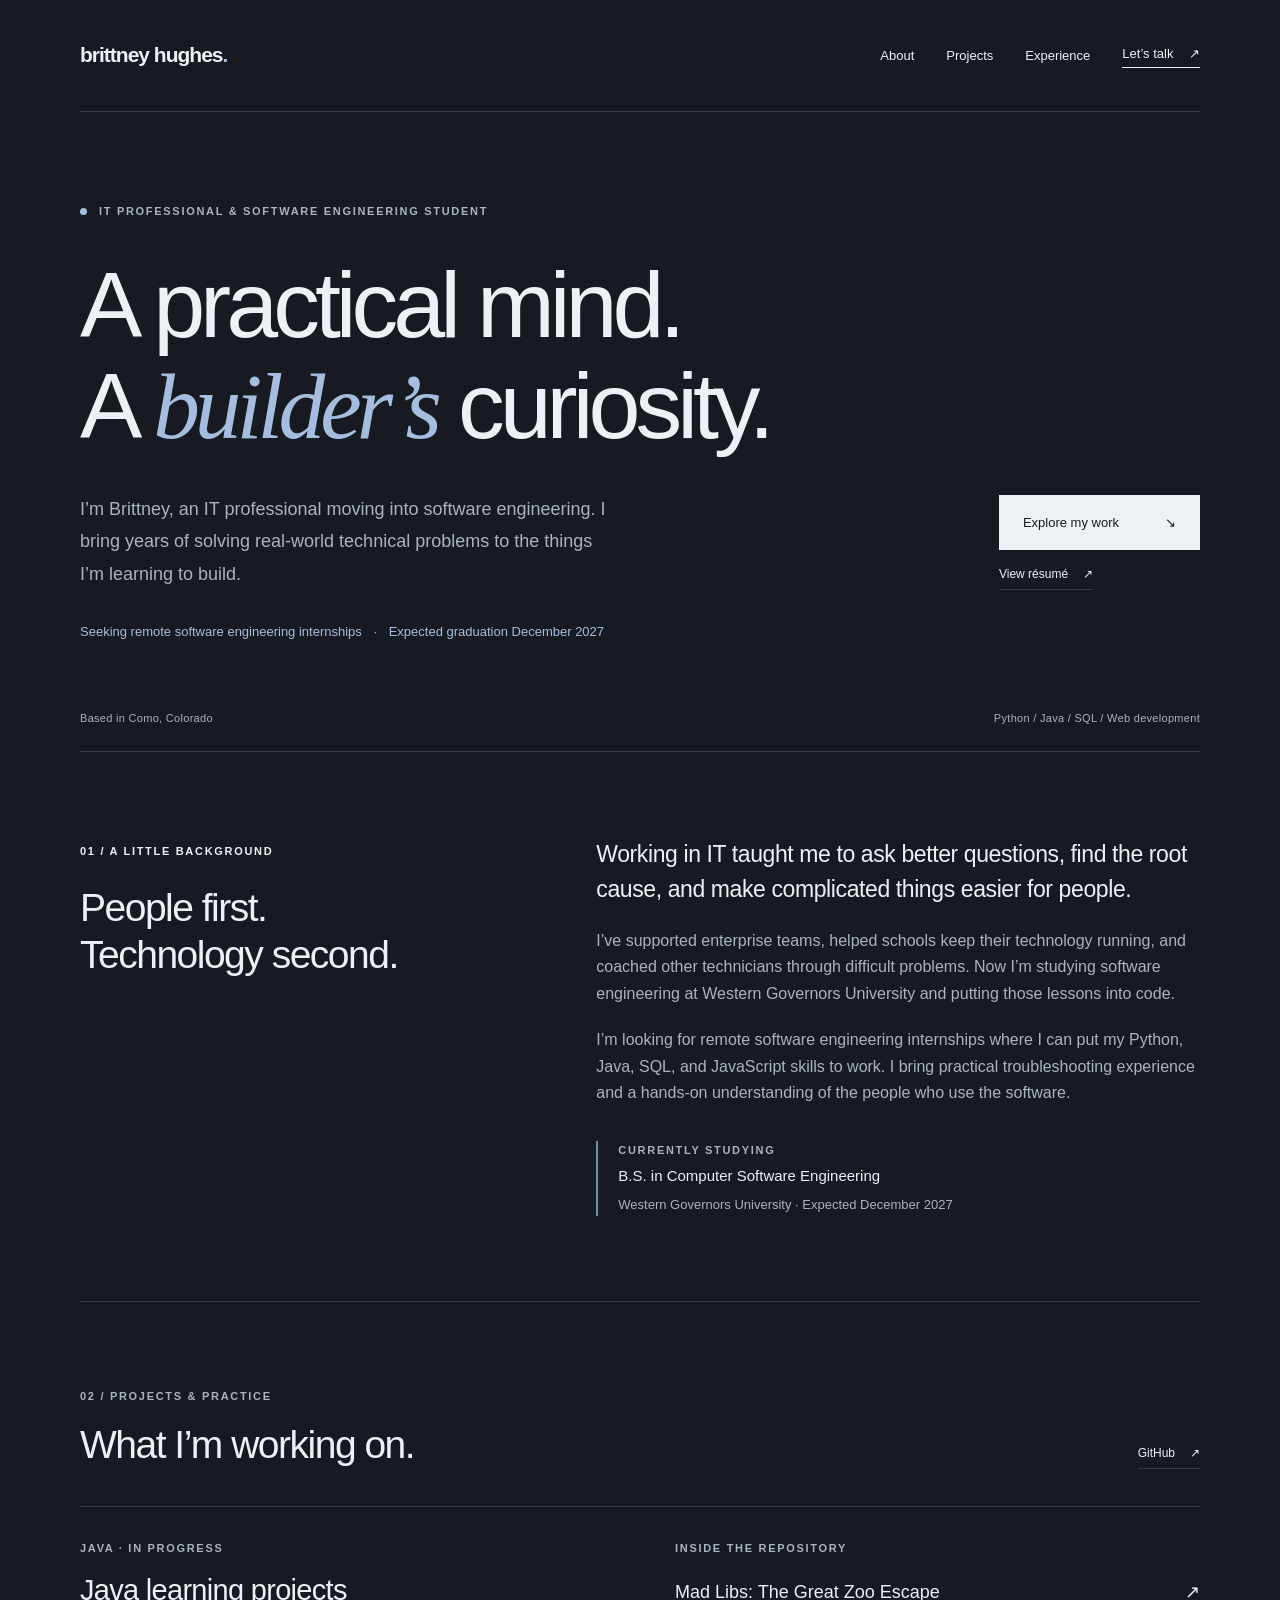
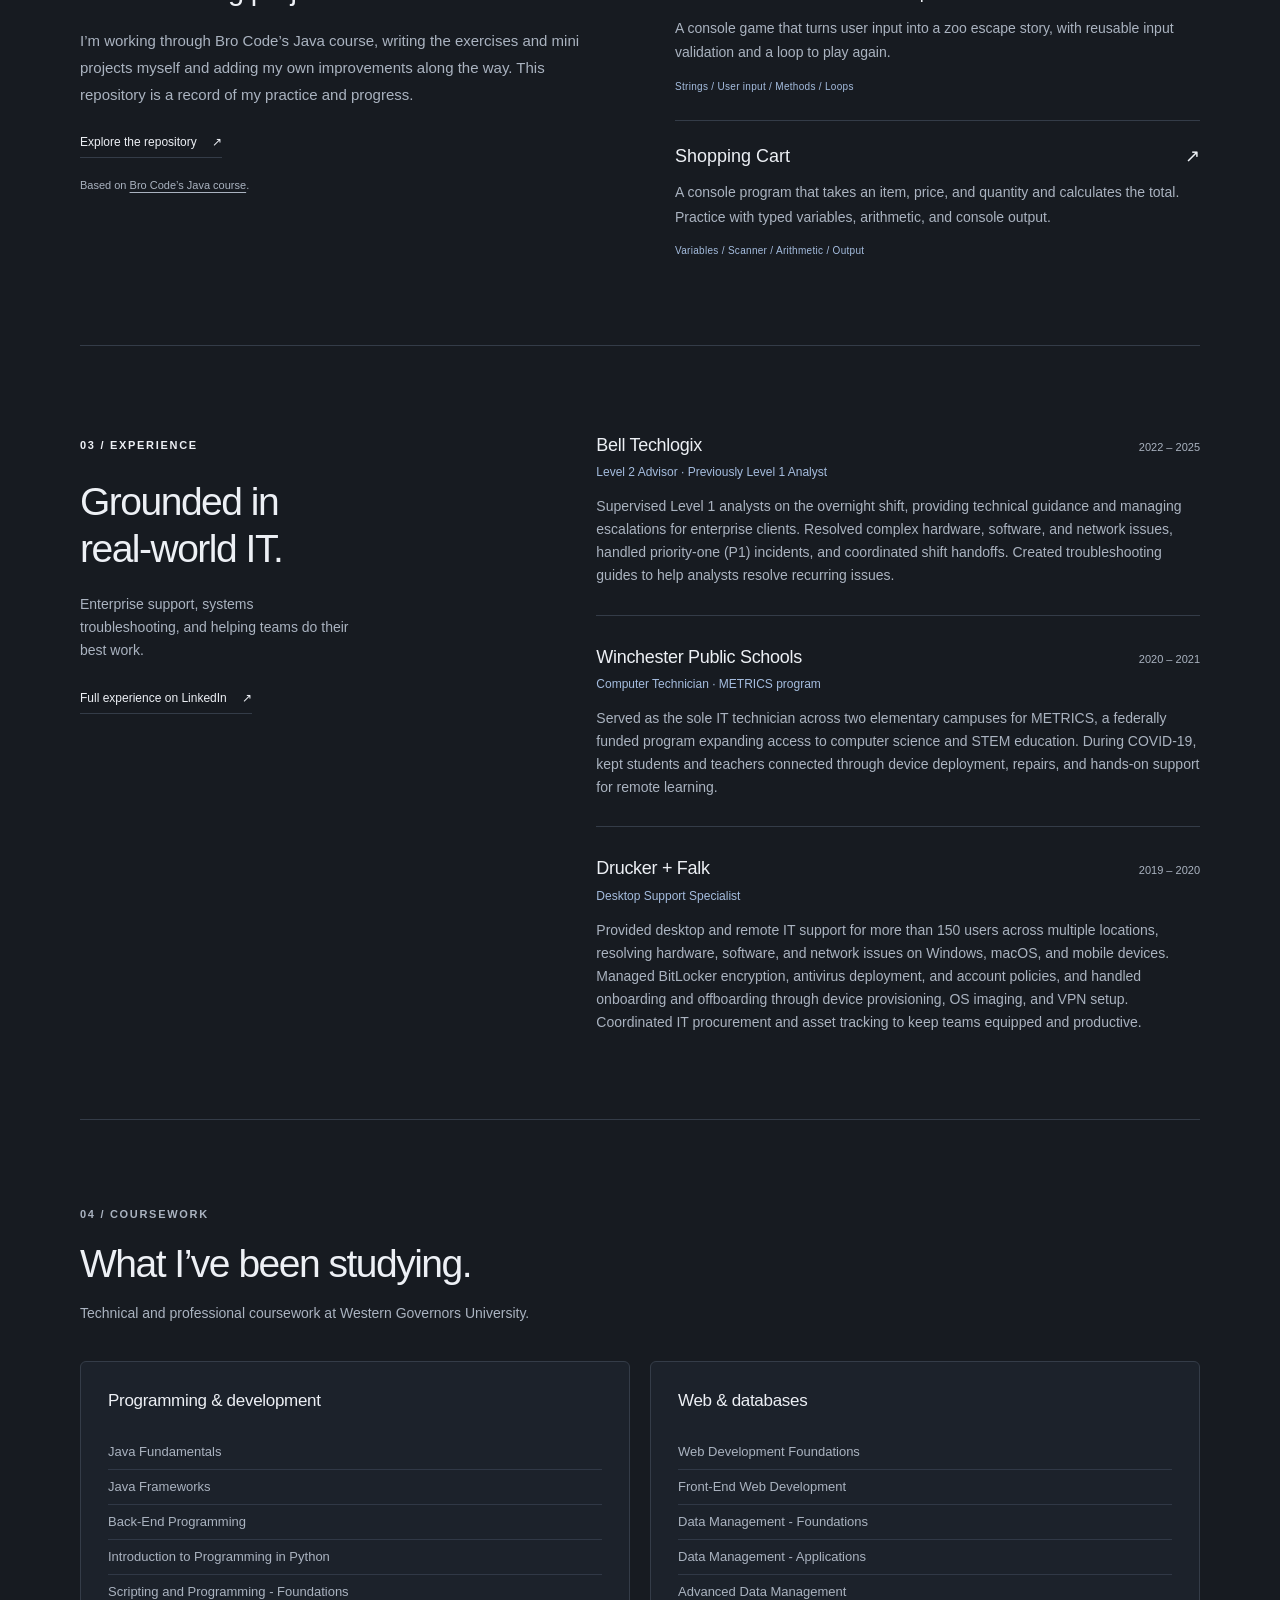
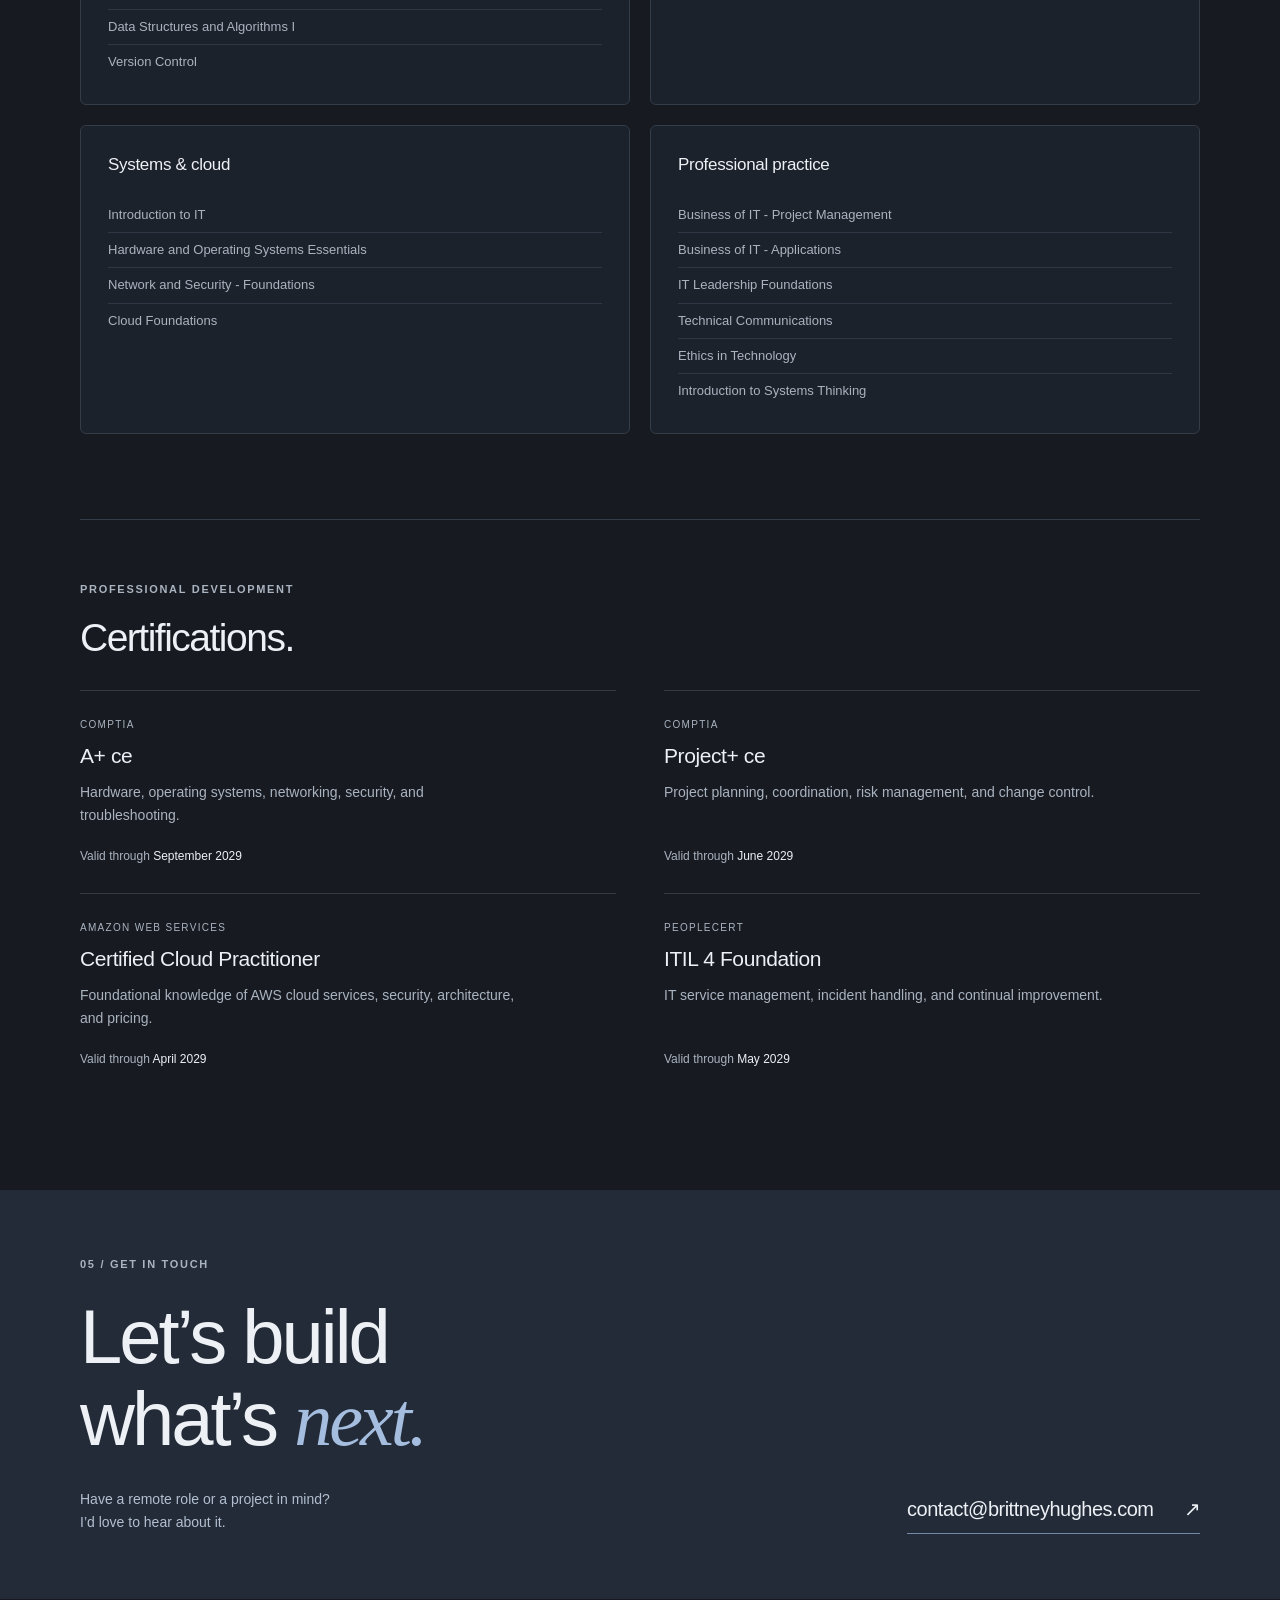
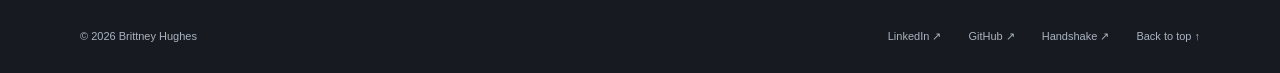
==== commit b05eb431: "Clarify remote internship search and refine coursework layout" ====
--- a/index.html
+++ b/index.html
@@ -4,7 +4,7 @@
   <meta charset="utf-8">
   <meta name="viewport" content="width=device-width, initial-scale=1">
   <title>Brittney Hughes · IT & Software Engineering</title>
-  <meta name="description" content="Brittney Hughes is an IT professional and software engineering student in Como, Colorado, bringing enterprise troubleshooting experience to software development.">
+  <meta name="description" content="Brittney Hughes is an IT professional and software engineering student in Como, Colorado, seeking remote software engineering internships and bringing enterprise troubleshooting experience to development.">
   <meta name="theme-color" content="#171b21">
   <link rel="canonical" href="https://brittneyhughes.com/">
   <meta property="og:title" content="Brittney Hughes · IT & Software Engineering">
@@ -25,11 +25,12 @@
       <div class="eyebrow"><span class="status-dot" aria-hidden="true"></span> IT professional & software engineering student</div>
       <h1 id="hero-heading">A practical mind.<br>A <span class="serif">builder’s</span> curiosity.</h1>
       <div class="hero-bottom"><p>I’m Brittney, an IT professional moving into software engineering. I bring years of solving real-world technical problems to the things I’m learning to build.</p><div class="hero-actions"><a class="button" href="#work">Explore my work <span aria-hidden="true">↘</span></a><a class="text-link" href="resume.html">View résumé <span aria-hidden="true">↗</span></a></div></div>
+      <p class="opportunity-note">Seeking remote software engineering internships <span>·</span> Expected graduation December 2027</p>
       <div class="hero-meta"><span>Based in Como, Colorado</span><span>Python / Java / SQL / Web development</span></div>
     </section>
     <section class="section wrap about" id="about" aria-labelledby="about-heading">
       <div class="section-label"><span>01 / A little background</span><h2 id="about-heading">People first.<br>Technology second.</h2></div>
-      <div class="about-copy"><p class="lead">Working in IT taught me to ask better questions, find the root cause, and make complicated things easier for people.</p><p>I’ve supported enterprise teams, helped schools keep their technology running, and coached other technicians through difficult problems. Now I’m studying software engineering at Western Governors University and putting those lessons into code.</p><p>I’m looking for software engineering internships where I can put my Python, Java, SQL, and JavaScript skills to work. I bring practical troubleshooting experience and a hands-on understanding of the people who use the software.</p><div class="education"><span class="small-label">Currently studying</span><strong>B.S. in Computer Software Engineering</strong><span>Western Governors University · Expected December 2027</span></div></div>
+      <div class="about-copy"><p class="lead">Working in IT taught me to ask better questions, find the root cause, and make complicated things easier for people.</p><p>I’ve supported enterprise teams, helped schools keep their technology running, and coached other technicians through difficult problems. Now I’m studying software engineering at Western Governors University and putting those lessons into code.</p><p>I’m looking for remote software engineering internships where I can put my Python, Java, SQL, and JavaScript skills to work. I bring practical troubleshooting experience and a hands-on understanding of the people who use the software.</p><div class="education"><span class="small-label">Currently studying</span><strong>B.S. in Computer Software Engineering</strong><span>Western Governors University · Expected December 2027</span></div></div>
     </section>
     <section class="section wrap" id="work" aria-labelledby="work-heading">
       <div class="section-heading"><div><span class="small-label">02 / Projects & practice</span><h2 id="work-heading">What I’m working on.</h2></div><a class="text-link" href="https://github.com/brittneyhughes">GitHub <span aria-hidden="true">↗</span></a></div>
@@ -42,7 +43,7 @@
       </article>
     </section>
     <section class="section wrap experience" id="experience" aria-labelledby="experience-heading"><div class="section-label"><span>03 / Experience</span><h2 id="experience-heading">Grounded in<br>real-world IT.</h2><p>Enterprise support, systems troubleshooting, and helping teams do their best work.</p><a class="text-link" href="https://www.linkedin.com/in/brithugh/">Full experience on LinkedIn <span aria-hidden="true">↗</span></a></div><div class="timeline"><article><div class="job-heading"><h3>Bell Techlogix</h3><span>2022 – 2025</span></div><p class="job-role">Level 2 Advisor · Previously Level 1 Analyst</p><p>Supervised Level 1 analysts on the overnight shift, providing technical guidance and managing escalations for enterprise clients. Resolved complex hardware, software, and network issues, handled priority-one (P1) incidents, and coordinated shift handoffs. Created troubleshooting guides to help analysts resolve recurring issues.</p></article><article><div class="job-heading"><h3>Winchester Public Schools</h3><span>2020 – 2021</span></div><p class="job-role">Computer Technician · METRICS program</p><p>Served as the sole IT technician across two elementary campuses for METRICS, a federally funded program expanding access to computer science and STEM education. During COVID-19, kept students and teachers connected through device deployment, repairs, and hands-on support for remote learning.</p></article><article><div class="job-heading"><h3>Drucker + Falk</h3><span>2019 – 2020</span></div><p class="job-role">Desktop Support Specialist</p><p>Provided desktop and remote IT support for more than 150 users across multiple locations, resolving hardware, software, and network issues on Windows, macOS, and mobile devices. Managed BitLocker encryption, antivirus deployment, and account policies, and handled onboarding and offboarding through device provisioning, OS imaging, and VPN setup. Coordinated IT procurement and asset tracking to keep teams equipped and productive.</p></article></div></section>
-    <section class="section wrap coursework-section" id="coursework" aria-labelledby="coursework-heading"><div class="section-heading"><div><span class="small-label">04 / Coursework</span><h2 id="coursework-heading">What I’ve been studying.</h2></div></div><p class="coursework-intro">Technical and professional coursework at Western Governors University.</p><div class="coursework-grid"><div class="course-group"><h3>Programming & software development</h3><ul><li>Java Fundamentals</li><li>Java Frameworks</li><li>Back-End Programming</li><li>Introduction to Programming in Python</li><li>Scripting and Programming - Foundations</li><li>Data Structures and Algorithms I</li><li>Version Control</li></ul></div><div class="course-group"><h3>Web & databases</h3><ul><li>Web Development Foundations</li><li>Front-End Web Development</li><li>Data Management - Foundations</li><li>Data Management - Applications</li><li>Advanced Data Management</li></ul></div><div class="course-group"><h3>Systems & cloud</h3><ul><li>Introduction to IT</li><li>Hardware and Operating Systems Essentials</li><li>Network and Security - Foundations</li><li>Cloud Foundations</li></ul></div><div class="course-group"><h3>Professional practice</h3><ul><li>Business of IT - Project Management</li><li>Business of IT - Applications</li><li>IT Leadership Foundations</li><li>Technical Communications</li><li>Ethics in Technology</li><li>Introduction to Systems Thinking</li></ul></div></div></section>
+    <section class="section wrap coursework-section" id="coursework" aria-labelledby="coursework-heading"><div class="section-heading"><div><span class="small-label">04 / Coursework</span><h2 id="coursework-heading">What I’ve been studying.</h2></div></div><p class="coursework-intro">Technical and professional coursework at Western Governors University.</p><div class="coursework-grid"><div class="course-group"><h3>Programming & development</h3><ul><li>Java Fundamentals</li><li>Java Frameworks</li><li>Back-End Programming</li><li>Introduction to Programming in Python</li><li>Scripting and Programming - Foundations</li><li>Data Structures and Algorithms I</li><li>Version Control</li></ul></div><div class="course-group"><h3>Web & databases</h3><ul><li>Web Development Foundations</li><li>Front-End Web Development</li><li>Data Management - Foundations</li><li>Data Management - Applications</li><li>Advanced Data Management</li></ul></div><div class="course-group"><h3>Systems & cloud</h3><ul><li>Introduction to IT</li><li>Hardware and Operating Systems Essentials</li><li>Network and Security - Foundations</li><li>Cloud Foundations</li></ul></div><div class="course-group"><h3>Professional practice</h3><ul><li>Business of IT - Project Management</li><li>Business of IT - Applications</li><li>IT Leadership Foundations</li><li>Technical Communications</li><li>Ethics in Technology</li><li>Introduction to Systems Thinking</li></ul></div></div></section>
     <section class="credentials wrap" aria-labelledby="certifications-heading">
       <div class="section-heading"><div><span class="small-label">Professional development</span><h2 id="certifications-heading">Certifications.</h2></div></div>
       <ul class="cert-list">
@@ -52,7 +53,7 @@
         <li><div><span class="cert-issuer">PeopleCert</span><h3>ITIL 4 Foundation</h3><p class="cert-description">IT service management, incident handling, and continual improvement.</p></div><p class="cert-date">Valid through <time datetime="2029-05-30">May 2029</time></p></li>
       </ul>
     </section>
-    <section class="contact" id="contact" aria-labelledby="contact-heading"><div class="wrap contact-inner"><span class="small-label">05 / Get in touch</span><h2 id="contact-heading">Let’s build<br>what’s <span class="serif">next.</span></h2><div class="contact-bottom"><p>Have a role or a project in mind?<br>I’d love to hear about it.</p><a class="contact-email" href="mailto:contact@brittneyhughes.com">contact@brittneyhughes.com <span aria-hidden="true">↗</span></a></div></div></section>
+    <section class="contact" id="contact" aria-labelledby="contact-heading"><div class="wrap contact-inner"><span class="small-label">05 / Get in touch</span><h2 id="contact-heading">Let’s build<br>what’s <span class="serif">next.</span></h2><div class="contact-bottom"><p>Have a remote role or a project in mind?<br>I’d love to hear about it.</p><a class="contact-email" href="mailto:contact@brittneyhughes.com">contact@brittneyhughes.com <span aria-hidden="true">↗</span></a></div></div></section>
   </main>
   <footer class="wrap"><span>© 2026 Brittney Hughes</span><div><a href="https://www.linkedin.com/in/brithugh/">LinkedIn <span aria-hidden="true">↗</span></a><a href="https://github.com/brittneyhughes">GitHub <span aria-hidden="true">↗</span></a><a href="https://app.joinhandshake.com/profiles/brittneyhughes">Handshake <span aria-hidden="true">↗</span></a><a href="#">Back to top ↑</a></div></footer>
 </body>
--- a/styles.css
+++ b/styles.css
@@ -10,3 +10,8 @@
 .learning-project{display:grid;grid-template-columns:1fr 1fr;gap:70px;border-top:1px solid var(--line);padding-top:32px}.learning-overview h3{font-size:29px;line-height:1.3;font-weight:500;letter-spacing:-.7px;margin-top:15px}.learning-overview>p{font-size:15px;line-height:1.8;color:var(--muted);margin-top:18px}.learning-overview>.text-link{margin-top:25px}.learning-overview>p.course-credit{font-size:11px;margin-top:18px}.course-credit a{text-decoration:underline;text-underline-offset:3px}.mini-project{padding-top:22px}.mini-project+.mini-project{border-top:1px solid var(--line);margin-top:25px}.mini-project h4{font-size:18px;font-weight:500;line-height:1.5;margin:0}.mini-project h4 a{display:flex;justify-content:space-between;gap:15px}.mini-project p{font-size:14px;color:var(--muted);margin-top:10px;line-height:1.75}.practice-topics{display:block;font-size:10px;color:var(--accent);margin-top:14px;letter-spacing:.3px}@media(max-width:900px){.learning-project{gap:35px}}@media(max-width:640px){.learning-project{grid-template-columns:1fr;gap:35px}.learning-overview h3{font-size:25px}}
 
 .hero-actions{display:flex;flex-direction:column;align-items:flex-start;gap:15px;flex-shrink:0}.resume-page{padding-block:55px}.resume-page h1{font-size:55px;letter-spacing:-2px;margin-top:16px}.resume-fallback{font-size:13px;color:var(--muted);margin-bottom:22px}.resume-fallback a{text-decoration:underline;text-underline-offset:3px}.resume-viewer{display:block;width:100%;height:80vh;min-height:550px;border:1px solid var(--line);background:#fff}@media(max-width:640px){.hero-actions{gap:16px}.resume-page .section-heading{display:block}.resume-page .button{margin-top:20px}.resume-page h1{font-size:44px}.resume-viewer{min-height:450px}}
+
+.opportunity-note{font-size:13px;color:var(--accent);margin-top:30px;line-height:1.8}.opportunity-note span{padding-inline:8px;color:var(--muted)}.more-coursework{margin-top:32px;border-top:1px solid var(--line)}.more-coursework summary{padding-block:18px;cursor:pointer;font-size:14px;color:var(--ink);width:fit-content}.more-coursework summary:focus-visible{outline:3px solid var(--accent);outline-offset:5px}.more-coursework[open] .coursework-grid{margin-top:6px}.more-coursework[open] .course-group{border-top:0;padding-top:8px}@media(max-width:640px){.opportunity-note{font-size:12px}.opportunity-note span{padding-inline:3px}}
+
+/* Keep every course visible, grouped into four compact panels. */
+.coursework-grid{gap:20px}.course-group{border:1px solid var(--line);background:#1c222b;padding:25px 27px;border-radius:6px}.course-group h3{font-size:17px;margin-bottom:19px;color:var(--ink)}.course-group ul{font-size:13px}.course-group li{padding-block:6px;border-bottom:1px solid #303846}.course-group li:last-child{border-bottom:0}.course-group li+li{margin-top:0}.coursework-intro{max-width:560px;line-height:1.8}.coursework-section .section-heading{margin-bottom:14px}@media(max-width:640px){.coursework-grid{gap:16px}.course-group{padding:22px}.course-group h3{font-size:17px}}@media print{.course-group{background:white}}
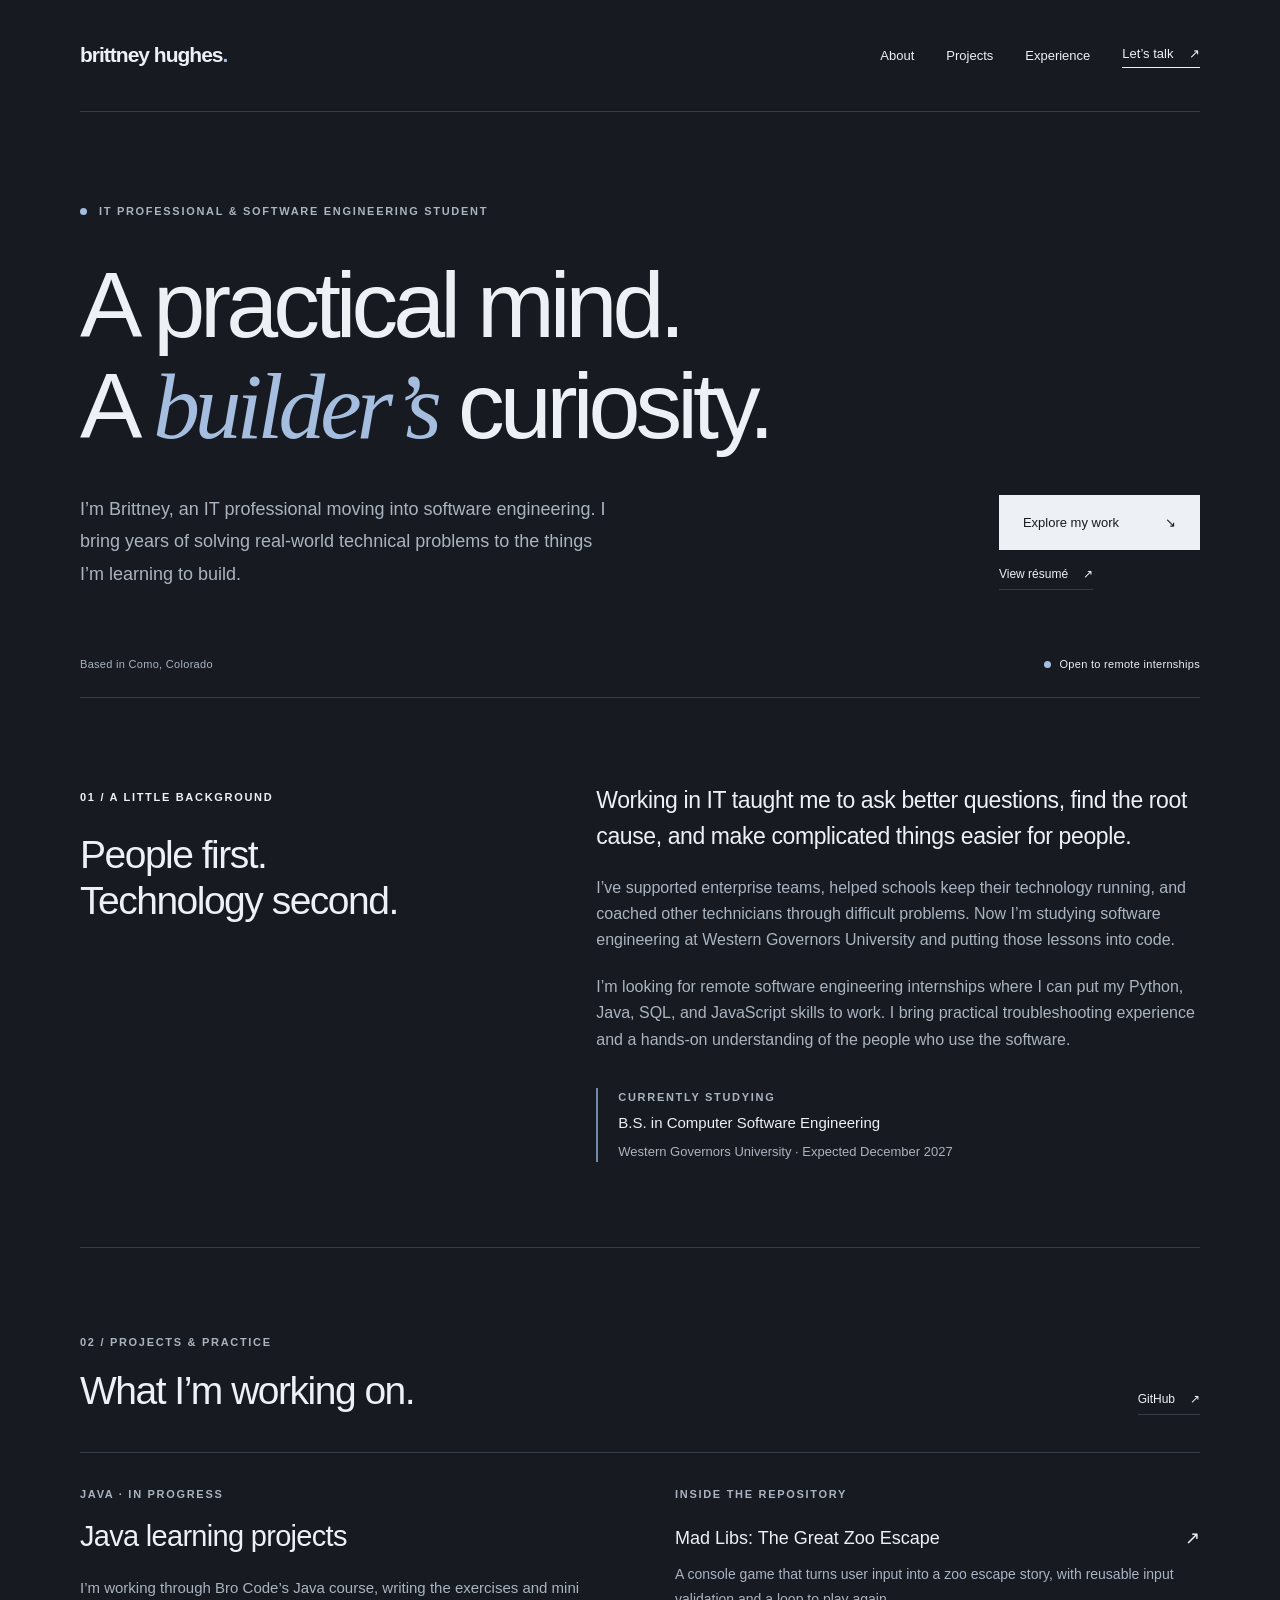
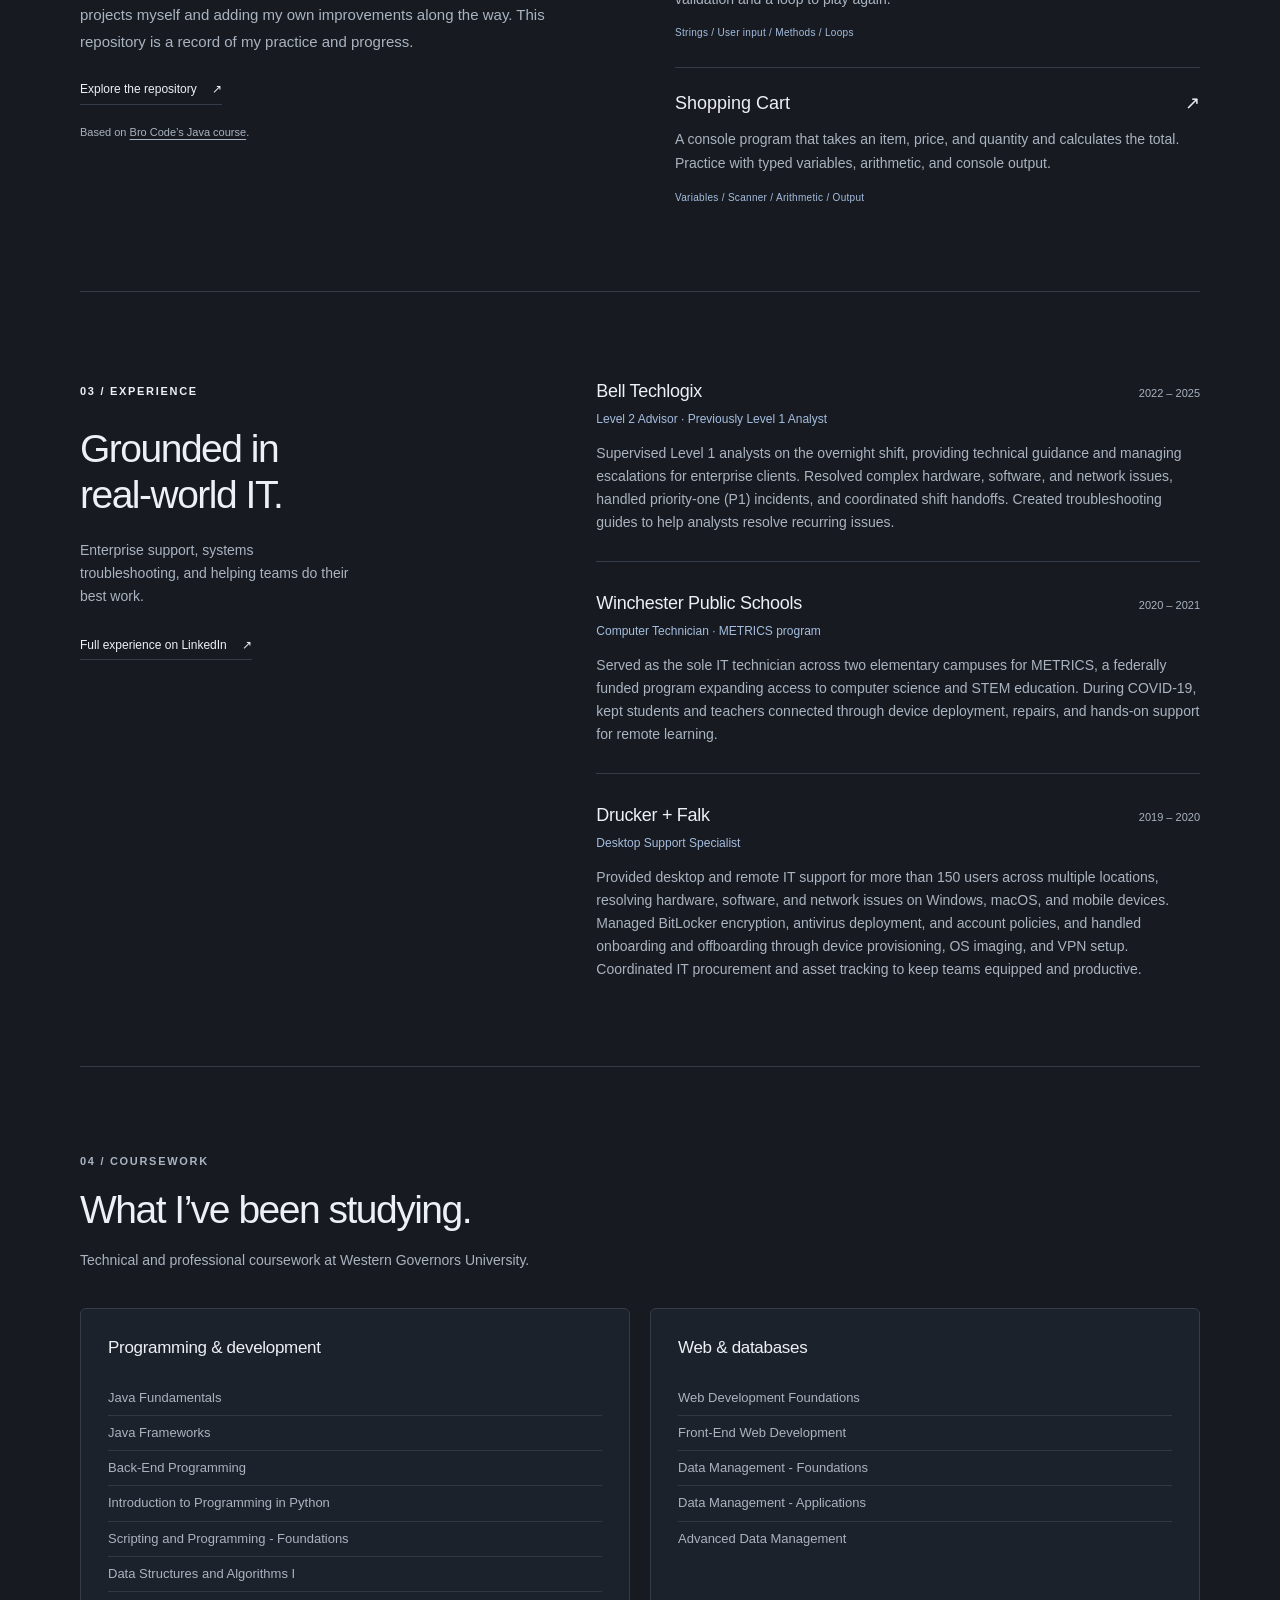
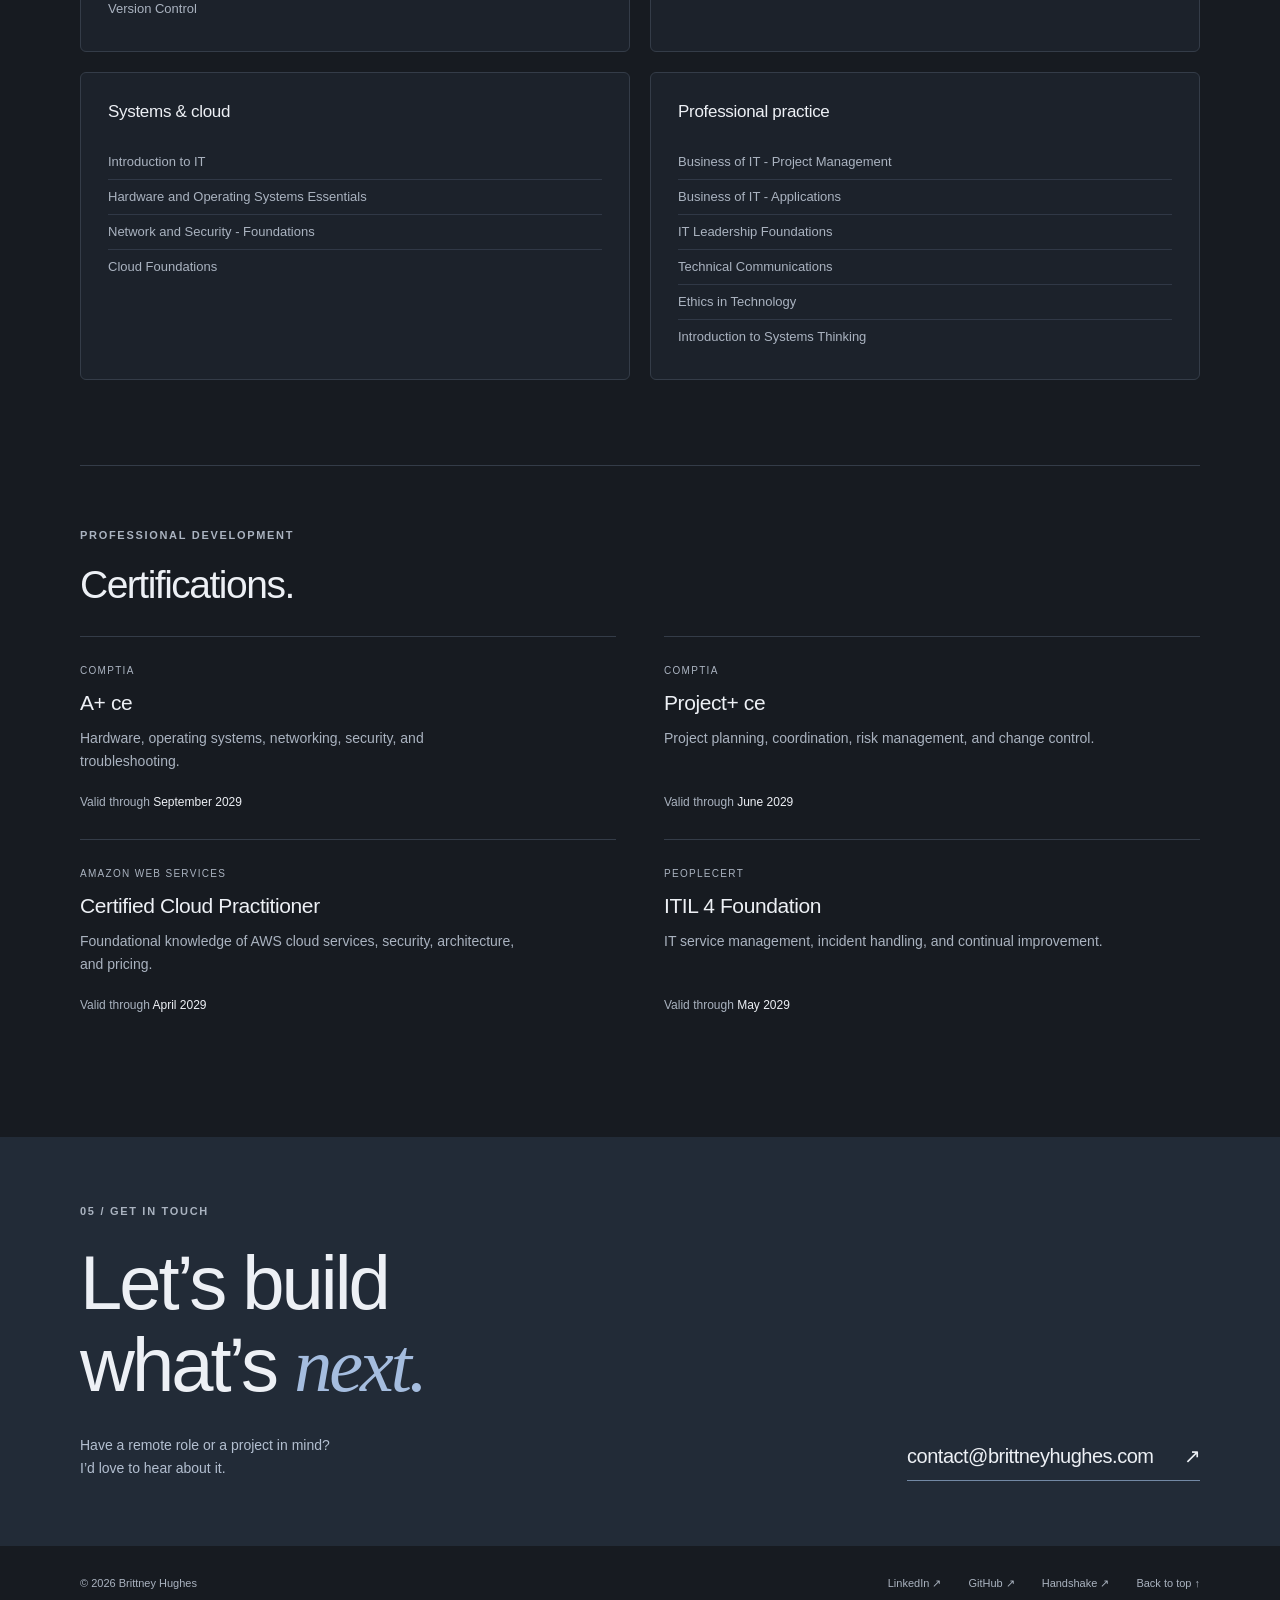
==== commit d2b1ca77: "Simplify remote internship availability display" ====
--- a/index.html
+++ b/index.html
@@ -25,8 +25,7 @@
       <div class="eyebrow"><span class="status-dot" aria-hidden="true"></span> IT professional & software engineering student</div>
       <h1 id="hero-heading">A practical mind.<br>A <span class="serif">builder’s</span> curiosity.</h1>
       <div class="hero-bottom"><p>I’m Brittney, an IT professional moving into software engineering. I bring years of solving real-world technical problems to the things I’m learning to build.</p><div class="hero-actions"><a class="button" href="#work">Explore my work <span aria-hidden="true">↘</span></a><a class="text-link" href="resume.html">View résumé <span aria-hidden="true">↗</span></a></div></div>
-      <p class="opportunity-note">Seeking remote software engineering internships <span>·</span> Expected graduation December 2027</p>
-      <div class="hero-meta"><span>Based in Como, Colorado</span><span>Python / Java / SQL / Web development</span></div>
+      <div class="hero-meta"><span>Based in Como, Colorado</span><span class="remote-availability"><span class="status-dot" aria-hidden="true"></span> Open to remote internships</span></div>
     </section>
     <section class="section wrap about" id="about" aria-labelledby="about-heading">
       <div class="section-label"><span>01 / A little background</span><h2 id="about-heading">People first.<br>Technology second.</h2></div>
--- a/styles.css
+++ b/styles.css
@@ -15,3 +15,5 @@
 
 /* Keep every course visible, grouped into four compact panels. */
 .coursework-grid{gap:20px}.course-group{border:1px solid var(--line);background:#1c222b;padding:25px 27px;border-radius:6px}.course-group h3{font-size:17px;margin-bottom:19px;color:var(--ink)}.course-group ul{font-size:13px}.course-group li{padding-block:6px;border-bottom:1px solid #303846}.course-group li:last-child{border-bottom:0}.course-group li+li{margin-top:0}.coursework-intro{max-width:560px;line-height:1.8}.coursework-section .section-heading{margin-bottom:14px}@media(max-width:640px){.coursework-grid{gap:16px}.course-group{padding:22px}.course-group h3{font-size:17px}}@media print{.course-group{background:white}}
+
+.hero-meta{align-items:center;gap:20px}.remote-availability{display:inline-flex;align-items:center;gap:9px;color:var(--ink)}.remote-availability .status-dot{flex-shrink:0;background:var(--accent)}@media(max-width:640px){.hero-meta{align-items:flex-start;font-size:11px}.hero-meta>span:last-child{max-width:none;text-align:left}.remote-availability{max-width:165px!important;line-height:1.5}.remote-availability .status-dot{margin-top:4px}.hero-meta>span:first-child{max-width:130px}}
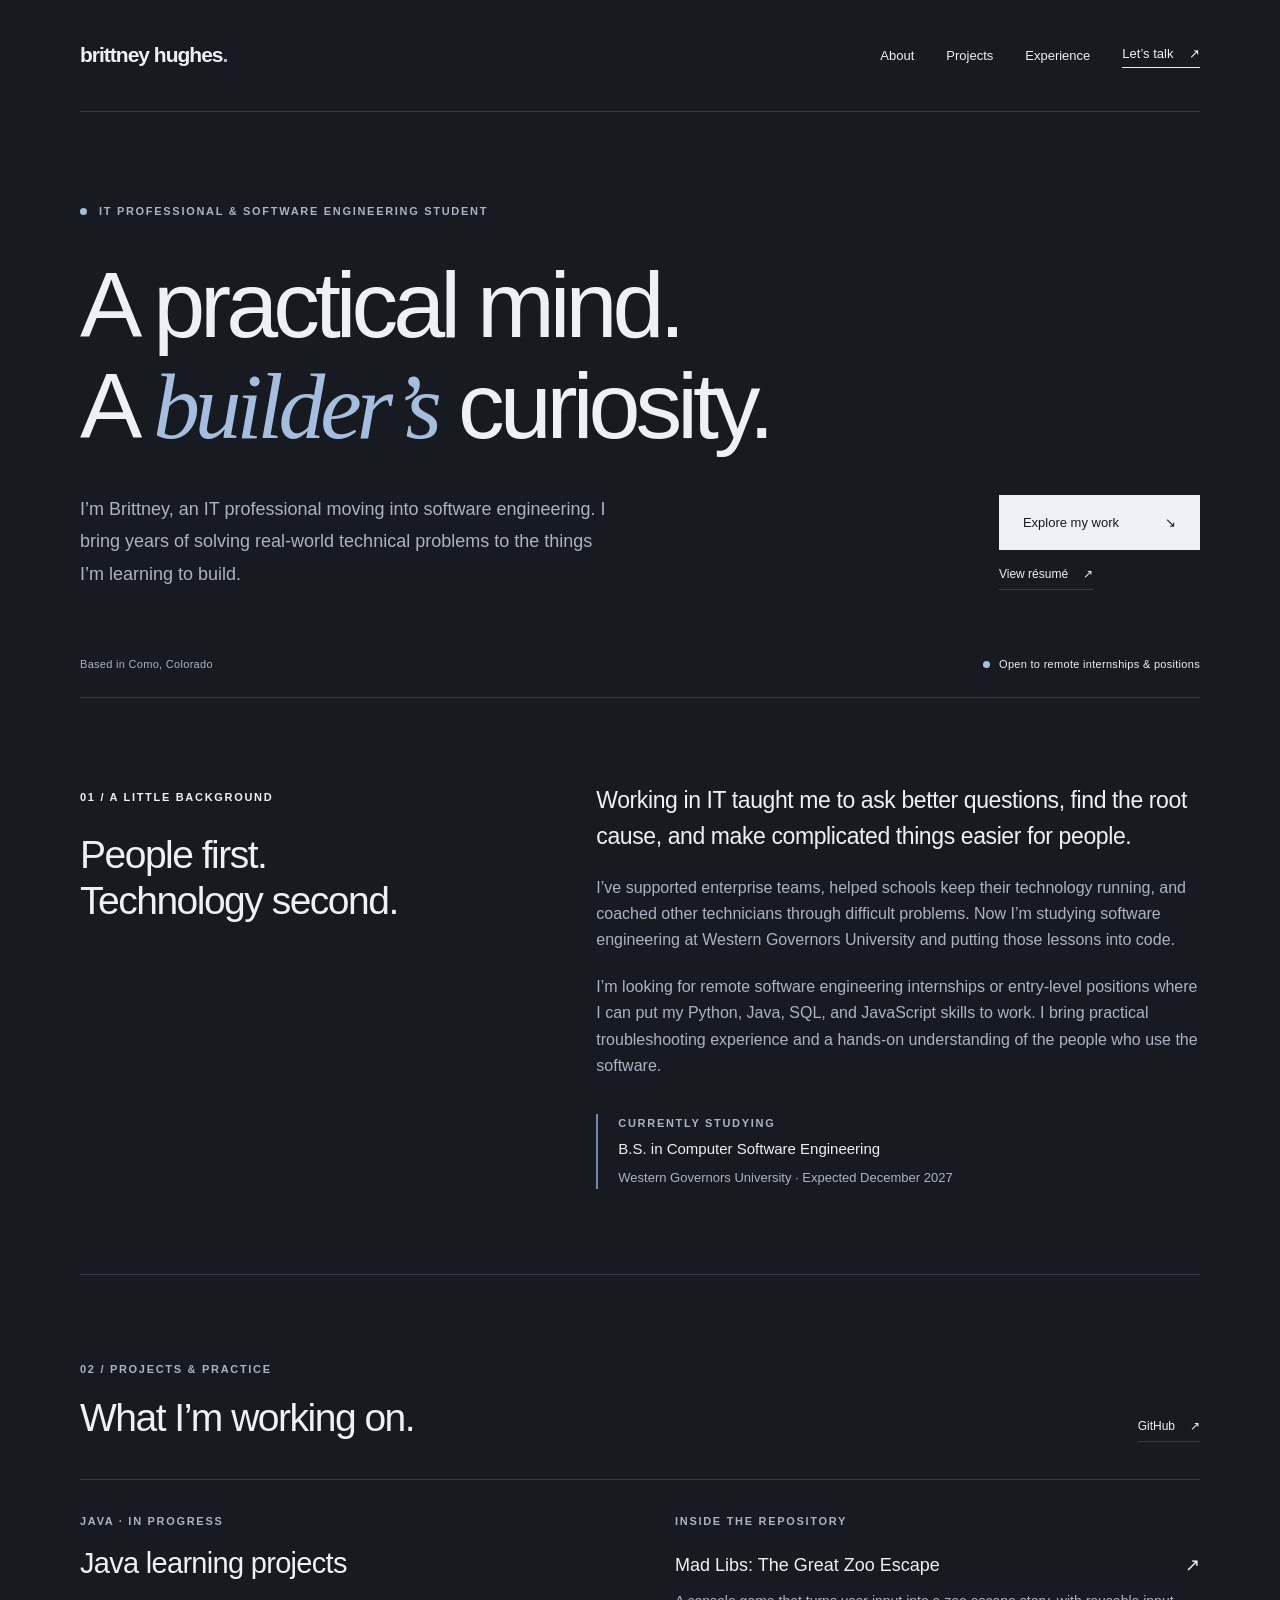
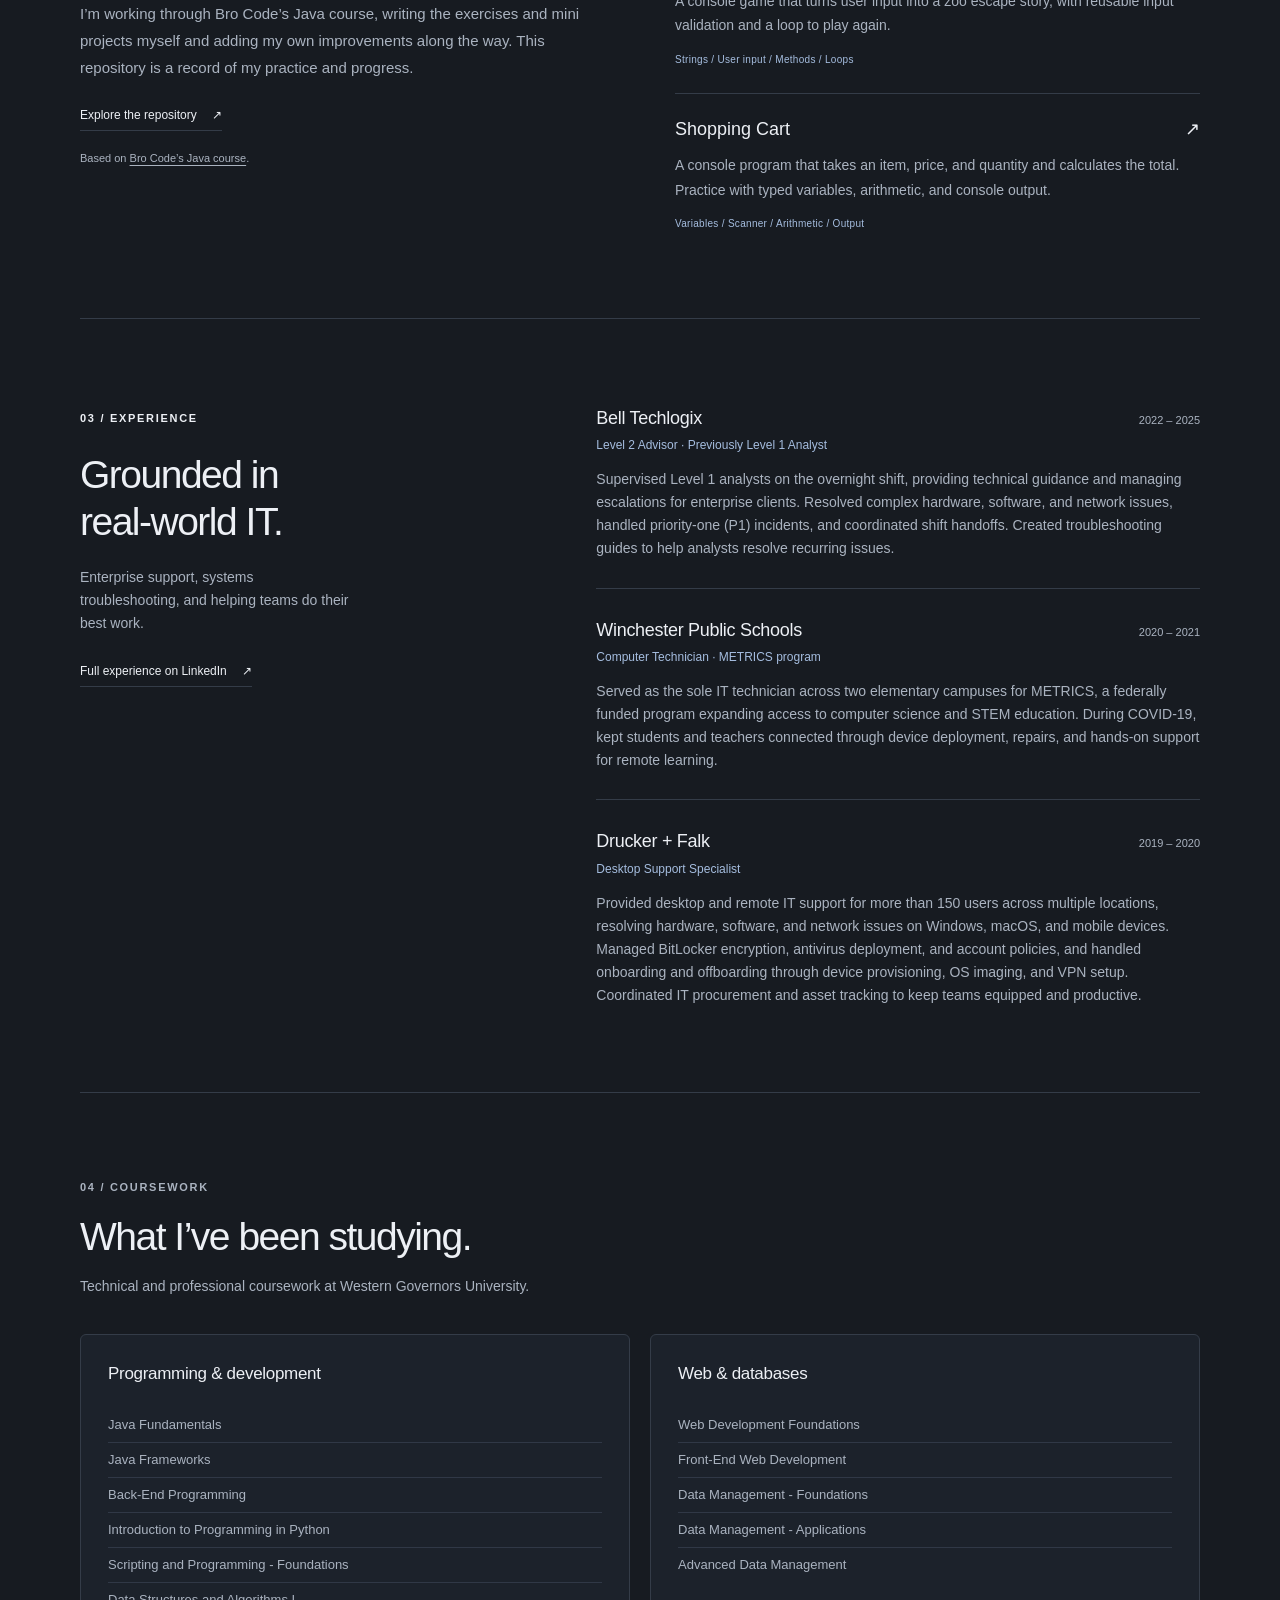
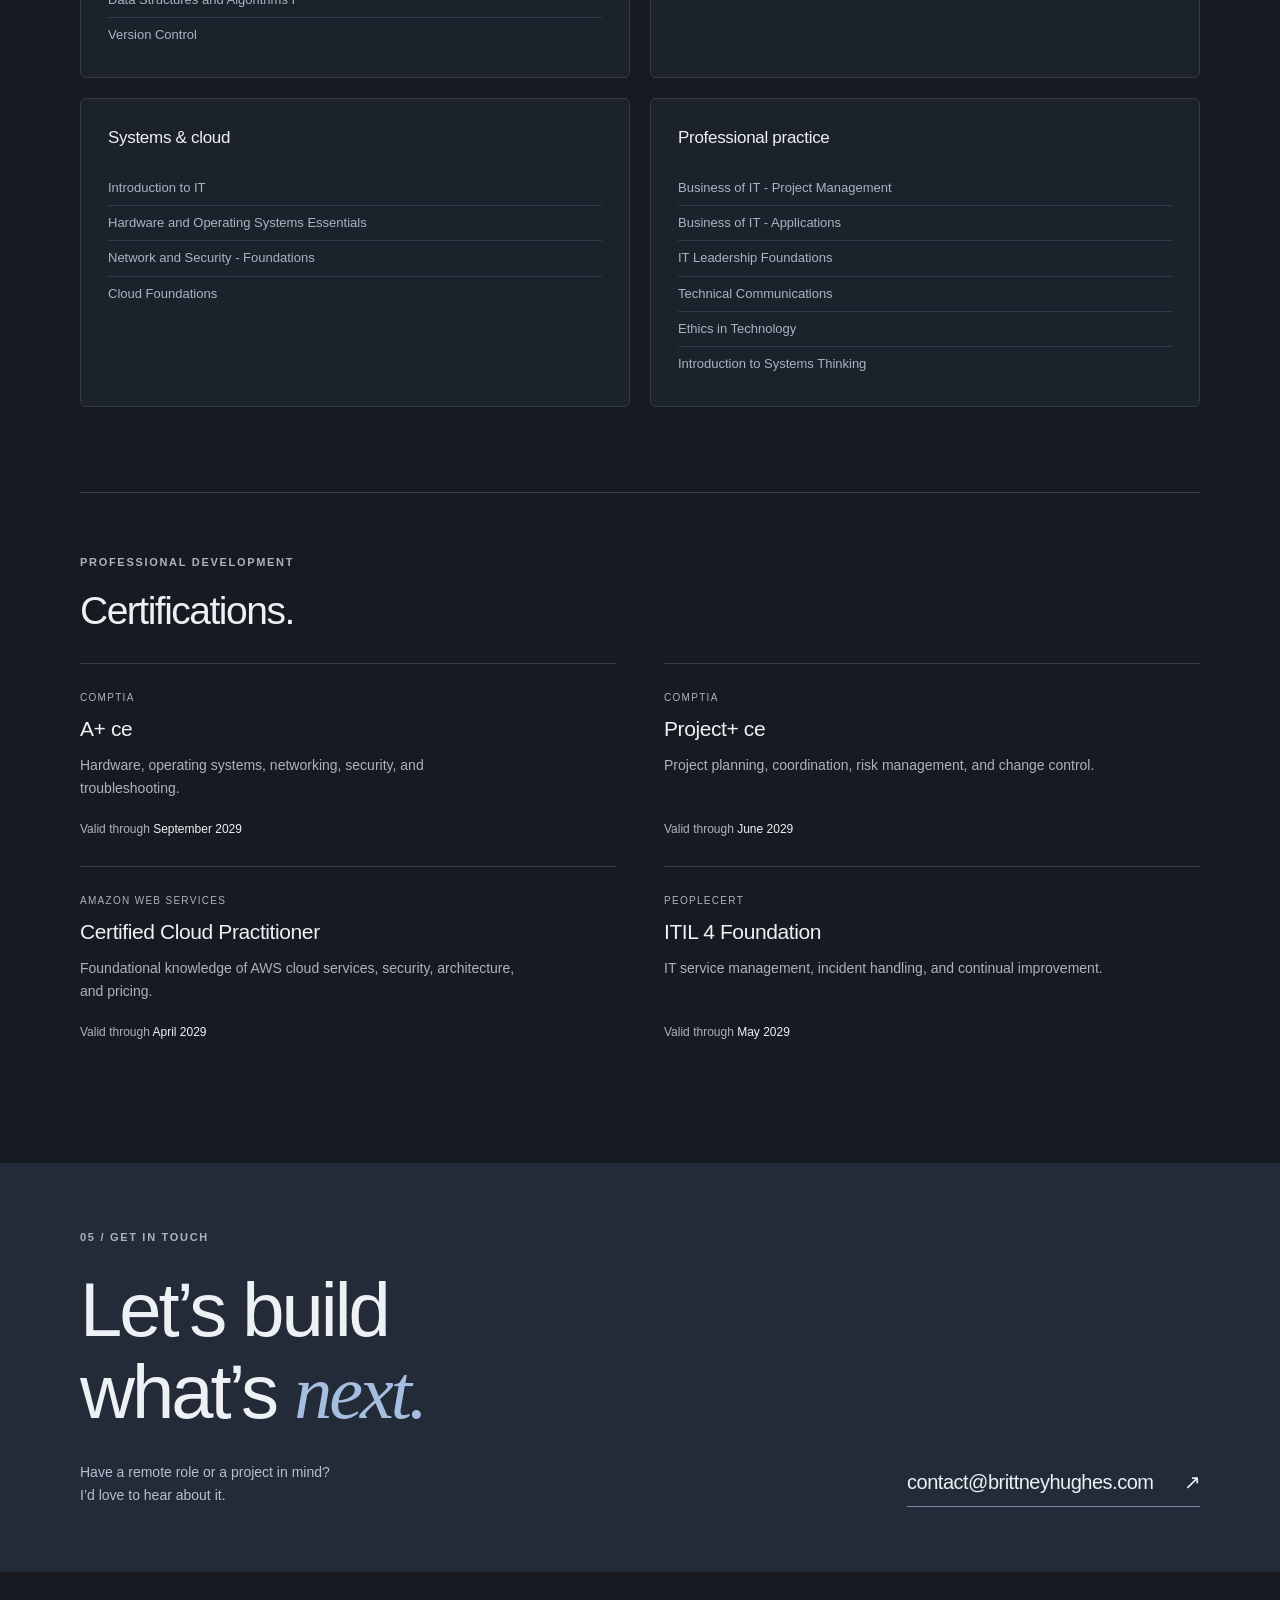
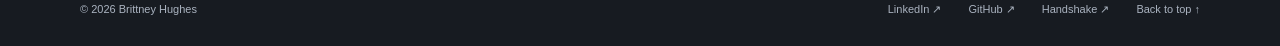
==== commit 7da1cbe4: "Include remote entry-level positions in availability" ====
--- a/index.html
+++ b/index.html
@@ -4,7 +4,7 @@
   <meta charset="utf-8">
   <meta name="viewport" content="width=device-width, initial-scale=1">
   <title>Brittney Hughes · IT & Software Engineering</title>
-  <meta name="description" content="Brittney Hughes is an IT professional and software engineering student in Como, Colorado, seeking remote software engineering internships and bringing enterprise troubleshooting experience to development.">
+  <meta name="description" content="Brittney Hughes is an IT professional and software engineering student in Como, Colorado, seeking remote software engineering internships or entry-level positions and bringing enterprise troubleshooting experience to development.">
   <meta name="theme-color" content="#171b21">
   <link rel="canonical" href="https://brittneyhughes.com/">
   <meta property="og:title" content="Brittney Hughes · IT & Software Engineering">
@@ -25,11 +25,11 @@
       <div class="eyebrow"><span class="status-dot" aria-hidden="true"></span> IT professional & software engineering student</div>
       <h1 id="hero-heading">A practical mind.<br>A <span class="serif">builder’s</span> curiosity.</h1>
       <div class="hero-bottom"><p>I’m Brittney, an IT professional moving into software engineering. I bring years of solving real-world technical problems to the things I’m learning to build.</p><div class="hero-actions"><a class="button" href="#work">Explore my work <span aria-hidden="true">↘</span></a><a class="text-link" href="resume.html">View résumé <span aria-hidden="true">↗</span></a></div></div>
-      <div class="hero-meta"><span>Based in Como, Colorado</span><span class="remote-availability"><span class="status-dot" aria-hidden="true"></span> Open to remote internships</span></div>
+      <div class="hero-meta"><span>Based in Como, Colorado</span><span class="remote-availability"><span class="status-dot" aria-hidden="true"></span> Open to remote internships &amp; positions</span></div>
     </section>
     <section class="section wrap about" id="about" aria-labelledby="about-heading">
       <div class="section-label"><span>01 / A little background</span><h2 id="about-heading">People first.<br>Technology second.</h2></div>
-      <div class="about-copy"><p class="lead">Working in IT taught me to ask better questions, find the root cause, and make complicated things easier for people.</p><p>I’ve supported enterprise teams, helped schools keep their technology running, and coached other technicians through difficult problems. Now I’m studying software engineering at Western Governors University and putting those lessons into code.</p><p>I’m looking for remote software engineering internships where I can put my Python, Java, SQL, and JavaScript skills to work. I bring practical troubleshooting experience and a hands-on understanding of the people who use the software.</p><div class="education"><span class="small-label">Currently studying</span><strong>B.S. in Computer Software Engineering</strong><span>Western Governors University · Expected December 2027</span></div></div>
+      <div class="about-copy"><p class="lead">Working in IT taught me to ask better questions, find the root cause, and make complicated things easier for people.</p><p>I’ve supported enterprise teams, helped schools keep their technology running, and coached other technicians through difficult problems. Now I’m studying software engineering at Western Governors University and putting those lessons into code.</p><p>I’m looking for remote software engineering internships or entry-level positions where I can put my Python, Java, SQL, and JavaScript skills to work. I bring practical troubleshooting experience and a hands-on understanding of the people who use the software.</p><div class="education"><span class="small-label">Currently studying</span><strong>B.S. in Computer Software Engineering</strong><span>Western Governors University · Expected December 2027</span></div></div>
     </section>
     <section class="section wrap" id="work" aria-labelledby="work-heading">
       <div class="section-heading"><div><span class="small-label">02 / Projects & practice</span><h2 id="work-heading">What I’m working on.</h2></div><a class="text-link" href="https://github.com/brittneyhughes">GitHub <span aria-hidden="true">↗</span></a></div>
